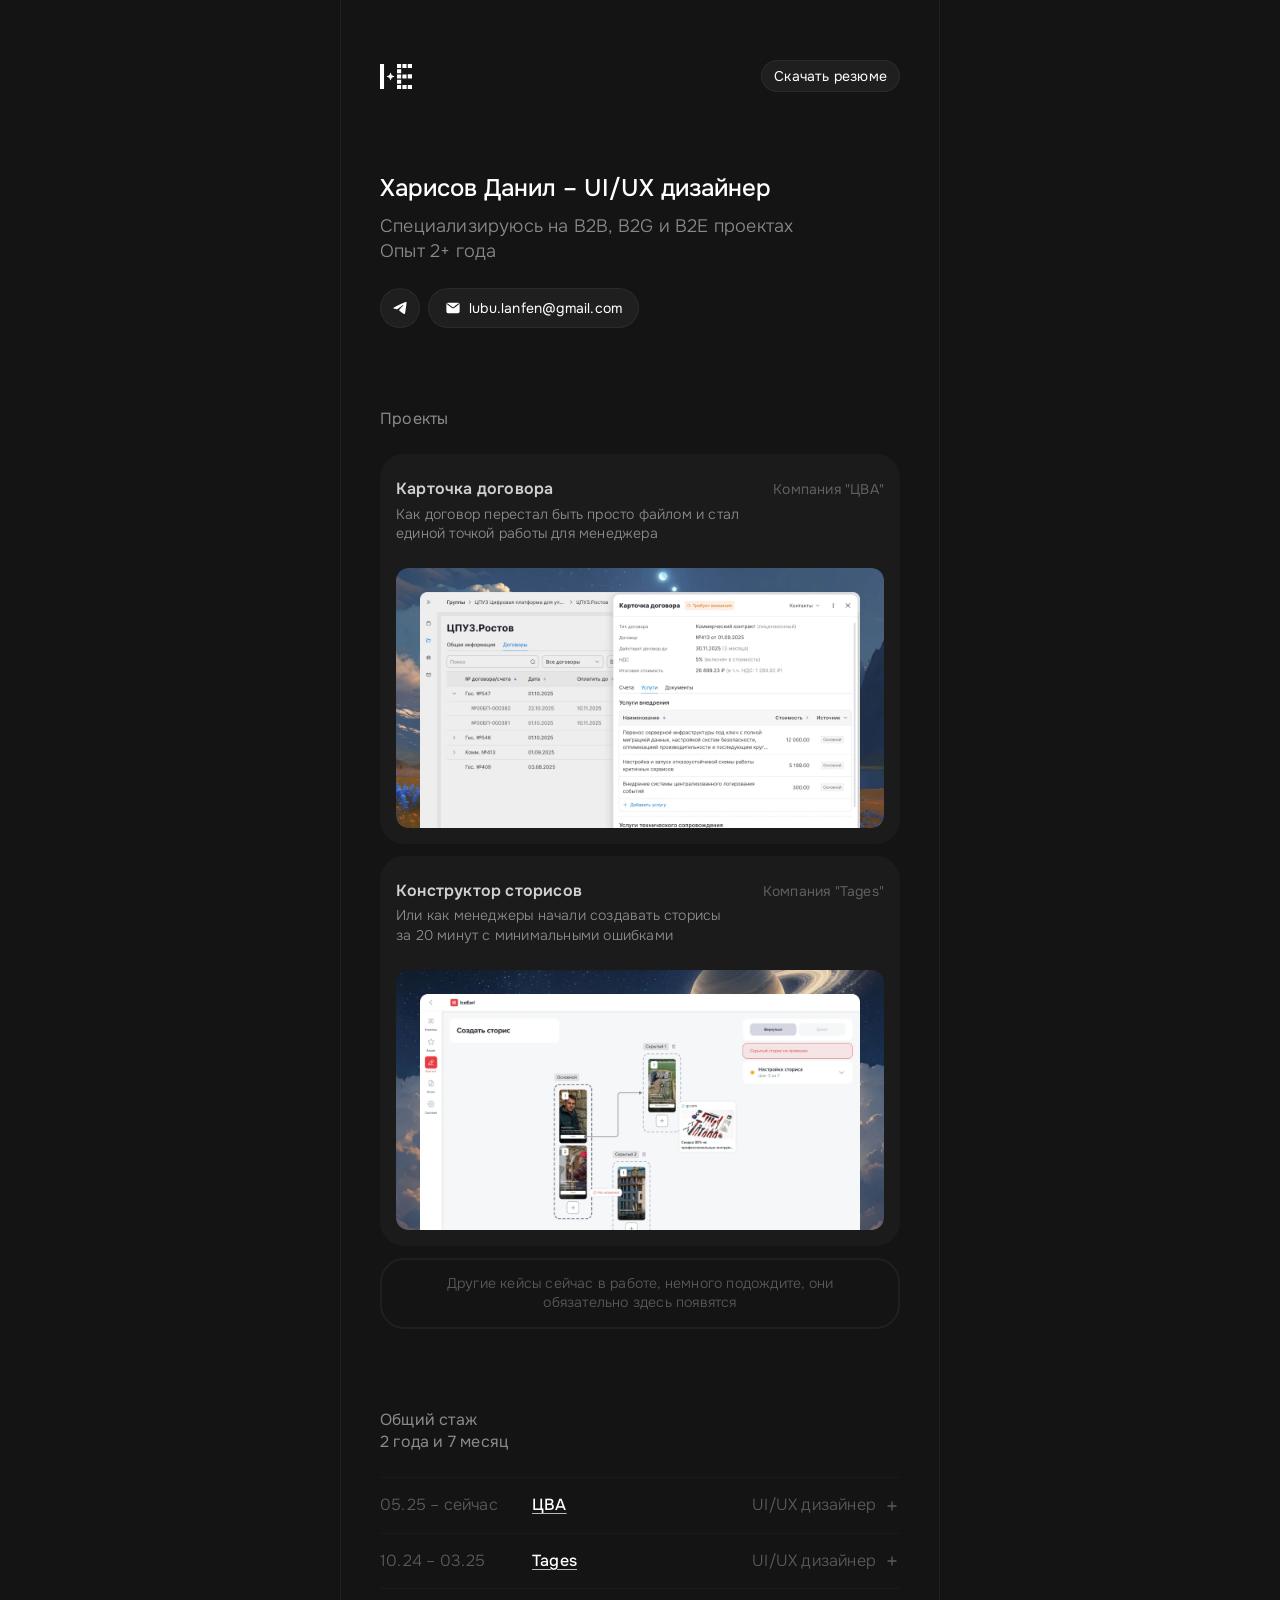
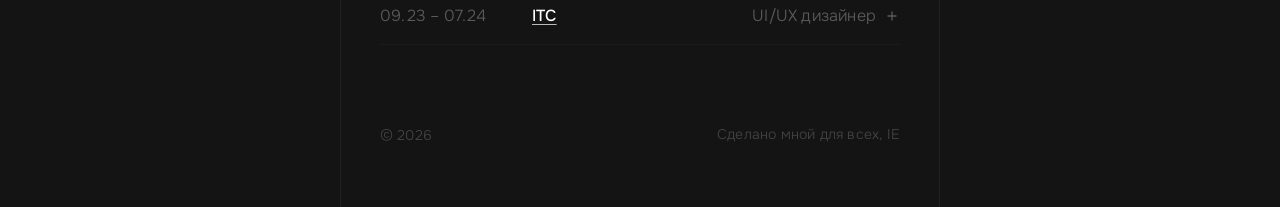
==== index.html @ 88acbb62 "v.1.2" ====
<!doctype html>
<html lang="ru">
  <head>
    <meta charset="UTF-8" />
    <meta name="viewport" content="width=device-width, initial-scale=1.0" />
    <meta name="description" content="Портфолио UI/UX-дизайнера Данила Харисова: B2B, B2G и B2E-продукты, кейсы и опыт работы." />
    <meta name="theme-color" content="#141414" />
    <title>UI/UXarisov</title>
    <link rel="icon" href="src/icons/favicon16.svg" type="image/svg+xml" />
    <link rel="preconnect" href="https://fonts.googleapis.com" />
    <link rel="preconnect" href="https://fonts.gstatic.com" crossorigin />
    <link
      href="https://fonts.googleapis.com/css2?family=Onest:wght@300;400;500;600;700&display=swap"
      rel="stylesheet"
    />
    <link rel="stylesheet" href="styles.css" />
    <link rel="prefetch" href="./story-builder.html" />
    <link rel="prefetch" href="./agreement-card.html" />
    <script src="components.js" defer></script>
    <script src="script.js" defer></script>
  </head>
  <body class="page">
    <main class="main">
      <header class="header anim-load anim-delay-1">
        <div class="logo-wrapper">
          <img src="./src/icons/logo.svg" alt="" width="32" height="25" />
        </div>
        <button
          class="back-button back-button--cv"
          id="save-file-button"
          type="button"
          data-download-url="./src/files/cv-kharisov.pdf"
          data-download-name="cv-kharisov.pdf"
          aria-label="CV"
        >
          <span class="back-button-text cv-text">Скачать резюме</span>
        </button>
      </header>
      
      <section class="home anim-load anim-delay-2">
        <h1 class="home__title">Харисов Данил – UI/UX дизайнер</h1>
        <div class="home__subtitle">
          Специализируюсь на B2B, B2G и B2E проектах<br />Опыт 2+ года
        </div>
        <div class="home__contacts">
          <a
            class="contact-button contact-button--icon"
            href="https://t.me/Evillazy"
            target="_blank"
            rel="noopener noreferrer"
            aria-label="Telegram"
          >
            <img src="src/icons/tg.svg" alt="" width="16" height="16" />
          </a>
          <button
            id="copy-email"
            type="button"
            class="contact-button"
            title="Скопировать email"
            aria-label="Скопировать lubu.lanfen@gmail.com в буфер обмена"
          >
            <span class="link-button-icon">
              <img src="src/icons/mail.svg" alt="" width="16" height="16" />
            </span>
            <span class="link-button-text">lubu.lanfen@gmail.com</span>
          </button>
        </div>
      </section>

      <section class="projects anim-load anim-delay-3">
        <h2 class="projects__title">Проекты</h2>
        <div class="projects__list">

          <a href="./agreement-card.html" class="project-card">
            <div class="project-card__header">
              <div class="project-card__content">
                <h3 class="project-card__title">Карточка договора</h3>
                <div class="project-card__subtitle">Как договор перестал быть просто файлом и стал единой точкой работы для менеджера</div>
              </div>
              <div class="project-card__tag">Компания "ЦВА"</div>
            </div>
            <div class="project-card__image" style="background-image: url('./src/img/d-preview.webp');"></div>
          </a>

          <a href="./story-builder.html" class="project-card">
            <div class="project-card__header">
              <div class="project-card__content">
                <h3 class="project-card__title">Конструктор сторисов</h3>
                <div class="project-card__subtitle">Или как менеджеры начали создавать сторисы за 20 минут с минимальными ошибками</div>
              </div>
              <div class="project-card__tag">Компания "Tages"</div>
            </div>
            <div class="project-card__image" style="background-image: url('./src/img/s-preview.webp');"></div>
          </a>

          <div class="project-card project-card--more">
            <div class="project-card__more-text">Другие кейсы сейчас в работе, немного подождите, они обязательно здесь появятся</div>
          </div>
        </div>
      </section>

      <svg class="svg-sprite" aria-hidden="true" focusable="false">
        <symbol id="icon-work-list-toggle" viewBox="0 0 16 16" fill="none">
          <path
            d="M4 8H8M8 8H12M8 8V12M8 8V4"
            stroke="currentColor"
            stroke-width="1.33333"
            stroke-linecap="round"
            stroke-linejoin="round"
          />
        </symbol>
      </svg>

      <section class="work-list anim-load anim-delay-4">
        <div class="work-list__title">
          <h2 class="work-list__title-text">
            Общий стаж<br />2 года и 7 месяц
          </h2>
        </div>
        <div class="work-list__item" data-collapsed="true">
          <div class="work-list__item-header">
            <div class="work-list__left-side">
              <div class="work-list__date">05.25 – сейчас</div>
              <a
                class="work-list__company work-list__company-link"
                href="https://digitalva.org/about"
                target="_blank"
                rel="noopener noreferrer"
                referrerpolicy="no-referrer"
                >ЦВА</a
              >
            </div>
            <div class="work-list__action">
              <div class="work-list__position">
                UI/UX <span class="work-list__position-suffix">дизайнер</span>
              </div>
              <button
                class="work-list__toggle"
                type="button"
                aria-label="Развернуть/свернуть"
              >
                <svg width="16" height="16" aria-hidden="true">
                  <use href="#icon-work-list-toggle" />
                </svg>
              </button>
            </div>
          </div>
          <div class="work-list__item-content">
            <div class="work-list__description">
              <div class="work-list__description-item">- проектирование B2B-интерфейсов для систем виртуализации, мониторинга и внутренних сервисов B2E;</div>
              <div class="work-list__description-item">- анализ метрик ATHT, FRT и ASAT;</div>
              <div class="work-list__description-item">- переработка интерфейса мониторинговой системы на базе Zabbix. Решение прошло проверку Минцифры и вошло в лицензированный отечественный продукт;</div>
              <div class="work-list__description-item">- проектирование концепта единой точки работы с договором и связанными сущностями в портале с интеграцией 1С;</div>
              <div class="work-list__description-item">- проведение исследования конкурентнов, интервью для поиска феноменов и инсайтов;</div>
              <div class="work-list__description-item">- организация и проведение A/B-тестирования гипотез по оптимизации интерфейса и функционала платформы, что позволило дополнительно привлечь новых клиентов;</div>
              <div class="work-list__description-item">- сократил цикл согласования договоров на 40%, а также снизил количество ошибок ввода данных на 17%;</div>
              <div class="work-list__description-item">- собирал data model для дальнейшей передачи в разработку;</div>
              <div class="work-list__description-item">- проверял решения на прототипах и дорабатывал их итеративно на основе обратной связи пользователей</div>
            </div>
          </div>
        </div>
        <div class="work-list__item" data-collapsed="true">
          <div class="work-list__item-header">
            <div class="work-list__left-side">
              <div class="work-list__date">10.24 – 03.25</div>
              <a
                class="work-list__company work-list__company-link"
                href="https://tages.ru/"
                target="_blank"
                rel="noopener noreferrer"
                referrerpolicy="no-referrer"
                >Tages</a
              >
            </div>
            <div class="work-list__action">
              <div class="work-list__position">
                UI/UX <span class="work-list__position-suffix">дизайнер</span>
              </div>
              <button
                class="work-list__toggle"
                type="button"
                aria-label="Развернуть/свернуть"
              >
                <svg width="16" height="16" aria-hidden="true">
                  <use href="#icon-work-list-toggle" />
                </svg>
              </button>
            </div>
          </div>
          <div class="work-list__item-content">
            <div class="work-list__description">
              <div class="work-list__description-item">- проектировал B2B-интерфейсы для мобильного приложения закупок и web-конструктора сторисов;</div>
              <div class="work-list__description-item">- проводил юзабилити-тестирование и конкурентный анализ, описывал job story, сценарии и приоритизировал гипотезы по ICE;</div>
              <div class="work-list__description-item">- проектировал глобальный вид сценария для сторисов с вложенными переходами;</div>
              <div class="work-list__description-item">- после внедрения среднее время выполнения сложного сценария сократилось с 25 минут до 20:16;</div>
              <div class="work-list__description-item">- доля ошибочных линковок и кнопок без перехода снизилась с 15% до 2%;</div>
              <div class="work-list__description-item">- результаты подтверждены серией из 7 итераций тестирования с 2 менеджерами</div>
            </div>
          </div>
        </div>
        <div class="work-list__item" data-collapsed="true">
          <div class="work-list__item-header">
            <div class="work-list__left-side">
              <div class="work-list__date">09.23 – 07.24</div>
              <a
                class="work-list__company work-list__company-link"
                href="https://itcodegroup.ru/about"
                target="_blank"
                rel="noopener noreferrer"
                referrerpolicy="no-referrer"
                >ITC</a
              >
            </div>
            <div class="work-list__action">
              <div class="work-list__position">
                UI/UX <span class="work-list__position-suffix">дизайнер</span>
              </div>
              <button
                class="work-list__toggle"
                type="button"
                aria-label="Развернуть/свернуть"
              >
                <svg width="16" height="16" aria-hidden="true">
                  <use href="#icon-work-list-toggle" />
                </svg>
              </button>
            </div>
          </div>
          <div class="work-list__item-content">
            <div class="work-list__description">
              <div class="work-list__description-item">- развивал UI-kit и переводил интерфейсы на компонентный подход;</div>
              <div class="work-list__description-item">- работал с Element+ и готовил интерфейсы под технические ограничения;</div>
              <div class="work-list__description-item">- участвовал в B2G-проектах «103» и «112», а также подготовил интерфейс Proxmox для DevOps-отдела;</div>
              <div class="work-list__description-item">- выстроил взаимодействие с фронтенд-командой через user-flow и сценарии</div>
            </div>
          </div>
        </div>
      </section>

      <footer class="footer anim-load anim-delay-5" data-component="site-footer"></footer>
    </main>
  </body>
</html>
---- styles.css ----
*,
*::before,
*::after {
  margin: 0;
  padding: 0;
  box-sizing: border-box;
}

:root {
  --ease-smooth: cubic-bezier(0.22, 1, 0.36, 1);
  --ease-balanced: cubic-bezier(0.65, 0, 0.35, 1);
}

html,
body {
  width: 100%;
  min-height: 100%;
  overflow-x: hidden;
  font-family: 'Onest', system-ui, -apple-system, BlinkMacSystemFont, 'Segoe UI', sans-serif;
  background: #141414;
  color: #ffffff;
}

.svg-sprite {
  position: absolute;
  width: 0;
  height: 0;
  overflow: hidden;
}

.page {
  min-height: 100vh;
  display: flex;
  flex-direction: column;
  align-items: center;
}

.main {
  width: 600px;
  max-width: 100%;
  padding: 60px 0;
  margin: 0 auto;
  display: flex;
  flex-direction: column;
  gap: 80px;
  box-shadow:
    inset 1px 0 0 rgba(255, 255, 255, 0.05),
    inset -1px 0 0 rgba(255, 255, 255, 0.05);
}

.header {
  width: 100%;
  height: 32px;
  padding: 0 40px;
  display: flex;
  justify-content: space-between;
  align-items: center;
}

.logo-wrapper {
  display: flex;
  align-items: center;
}

.home {
  align-self: stretch;
  padding-inline: 40px;
  display: flex;
  flex-direction: column;
  justify-content: flex-start;
  align-items: flex-start;
  gap: 8px;
}

.home__title {
  align-self: stretch;
  color: #ffffff;
  font-size: 24px;
  font-weight: 500;
  line-height: 1.4;
  word-wrap: break-word;
}

.home__subtitle {
  align-self: stretch;
  color: rgba(255, 255, 255, 0.5);
  font-size: 18px;
  font-weight: 300;
  line-height: 1.4;
  letter-spacing: 0.2px;
  word-wrap: break-word;
}

.home__contacts {
  align-self: stretch;
  padding-top: 16px;
  display: inline-flex;
  flex-wrap: wrap;
  align-items: flex-start;
  gap: 8px;
}

.contact-button,
.back-button {
  display: inline-flex;
  align-items: center;
  background: rgba(255, 255, 255, 0.05);
  border: 1px solid rgba(255, 255, 255, 0.05);
  border-radius: 100px;
  appearance: none;
  -webkit-appearance: none;
  font: inherit;
  color: inherit;
  text-decoration: none;
  cursor: pointer;
  transition: background-color 0.4s var(--ease-smooth);
}

.contact-button:hover,
.back-button:hover {
  background: rgba(255, 255, 255, 0.1);
}

.contact-button:active,
.back-button:active {
  background: rgba(255, 255, 255, 0.2);
}

.contact-button:focus-visible,
.back-button:focus-visible {
  outline: 2px solid rgba(255, 255, 255, 0.5);
  outline-offset: 2px;
}

.contact-button {
  height: 40px;
  justify-content: center;
  gap: 8px;
  padding: 0 16px;
}

.contact-button--icon {
  width: 40px;
  height: 40px;
  padding: 0 1px 0 0;
  border-radius: 50%;
}

.contact-button--icon img {
  width: 16px;
  height: 16px;
  display: block;
}

.contact-button .link-button-icon {
  width: 16px;
  height: 16px;
  display: flex;
  align-items: center;
  justify-content: center;
  flex-shrink: 0;
}

.projects {
  align-self: stretch;
  padding-inline: 40px;
  display: flex;
  flex-direction: column;
  gap: 24px;
}

.projects__title {
  color: rgba(255, 255, 255, 0.5);
  font-size: 16px;
  font-weight: 400;
  line-height: 1.4;
  letter-spacing: 0.2px;
}

.projects__list {
  display: flex;
  flex-direction: column;
  gap: 12px;
}

.project-card {
  display: flex;
  flex-direction: column;
  gap: 16px;
  padding: 16px;
  background: rgba(255, 255, 255, 0.03);
  border-radius: 24px;
  text-decoration: none;
  color: inherit;
  transition:
    background-color 0.5s var(--ease-smooth),
    transform 0.5s var(--ease-smooth);
}

.project-card:not(.project-card--more):hover {
  background: rgba(255, 255, 255, 0.05);
  transform: translateY(-2px);
}

.project-card:not(.project-card--more):active {
  background: rgba(255, 255, 255, 0.07);
  transform: translateY(0) scale(0.995);
}

.project-card:focus-visible {
  outline: 2px solid rgba(255, 255, 255, 0.35);
  outline-offset: 2px;
}

.project-card__header {
  display: flex;
  align-items: baseline;
  gap: 12px;
  padding-top: 8px;
  padding-bottom: 8px;
}

.project-card__content {
  flex: 1 1 0;
  display: flex;
  flex-direction: column;
  gap: 4px;
  min-width: 0;
}

.project-card__title {
  color: rgba(255, 255, 255, 0.8);
  font-size: 16px;
  font-weight: 600;
  line-height: 1.4;
  letter-spacing: 0.2px;
}

.project-card__subtitle {
  color: rgba(255, 255, 255, 0.5);
  font-size: 14px;
  font-weight: 300;
  line-height: 1.4;
  letter-spacing: 0.2px;
}

.project-card__tag {
  color: rgba(255, 255, 255, 0.3);
  font-size: 14px;
  font-weight: 400;
  line-height: 1.4;
  letter-spacing: 0.2px;
  white-space: nowrap;
  flex-shrink: 0;
}

.project-card__image {
  width: 100%;
  aspect-ratio: 122 / 65;
  background-position: center;
  background-repeat: no-repeat;
  background-size: cover;
  border-radius: 12px;
  transition: transform 0.65s var(--ease-smooth);
}

.project-card:not(.project-card--more):hover .project-card__image {
  transform: scale(1.012);
}

.project-card--more {
  padding: 16px 40px;
  background: transparent;
  outline: 2px solid rgba(255, 255, 255, 0.05);
  outline-offset: -2px;
  align-items: center;
  text-align: center;
}

.project-card__more-text {
  color: rgba(255, 255, 255, 0.3);
  font-size: 14px;
  font-weight: 300;
  line-height: 1.4;
  letter-spacing: 0.2px;
}

.work-list {
  align-self: stretch;
  padding: 0 40px;
  display: flex;
  flex-direction: column;
}

.work-list__title {
  align-self: stretch;
  padding: 0 0 24px 0;
  display: flex;
  justify-content: center;
  align-items: center;
  gap: 8px;
  letter-spacing: 0.2px;
  line-height: 1.4;
  font-size: 18px;
  font-weight: 300;
}

.work-list__title-text {
  flex: 1 1 0;
  color: rgba(255, 255, 255, 0.5);
  font-size: 16px;
  font-weight: 400;
  line-height: 1.4;
}

.work-list__item {
  align-self: stretch;
  padding: 16px 0;
  display: flex;
  flex-direction: column;
  border-top: 1px solid rgba(255, 255, 255, 0.03);
  transition:
    background-color 0.5s var(--ease-smooth),
    border-color 0.5s var(--ease-smooth);
}

.work-list__item:last-child {
  border-bottom: 1px solid rgba(255, 255, 255, 0.03);
}

.work-list__item-header {
  align-self: stretch;
  display: flex;
  justify-content: flex-start;
  align-items: flex-start;
  gap: 24px;
  cursor: pointer;
  -webkit-tap-highlight-color: transparent;
  touch-action: manipulation;
}

.work-list__left-side {
  flex: 1 1 0;
  display: flex;
  justify-content: flex-start;
  align-items: flex-start;
  gap: 12px;
}

.work-list__date {
  width: 140px;
  color: rgba(255, 255, 255, 0.3);
  font-size: 16px;
  font-weight: 300;
  letter-spacing: 0.2px;
  line-height: 1.4;
  transition: color 0.5s var(--ease-smooth);
}

.work-list__company {
  color: #ffffff;
  font-size: 16px;
  font-weight: 500;
  letter-spacing: 0.2px;
  line-height: 1.4;
  text-decoration: underline;
  text-decoration-color: rgba(255, 255, 255, 0.7);
  text-decoration-thickness: 1px;
  text-underline-offset: 3px;
}

.work-list__company-link {
  flex: none;
  display: inline-block;
  align-self: flex-start;
  width: auto;
  max-width: none;
  transition:
    color 0.5s var(--ease-smooth),
    text-decoration-color 0.5s var(--ease-smooth);
}

.work-list__company-link:hover {
  color: rgba(255, 255, 255, 0.8);
  text-decoration-color: rgba(255, 255, 255, 0.8);
}

.work-list__company-link:focus-visible {
  outline: 2px solid rgba(255, 255, 255, 0.3);
  outline-offset: 4px;
  border-radius: 4px;
}

.work-list__action {
  display: flex;
  justify-content: flex-start;
  align-items: center;
  gap: 8px;
}

.work-list__position {
  color: rgba(255, 255, 255, 0.3);
  font-size: 16px;
  line-height: 1.4;
  font-weight: 300;
  letter-spacing: 0.2px;
  transition: color 0.5s var(--ease-smooth);
}

.work-list__position-suffix {
  display: inline;
}

.work-list__toggle {
  display: flex;
  align-items: center;
  justify-content: center;
  width: 16px;
  height: 16px;
  padding: 0;
  border: none;
  background: transparent;
  cursor: pointer;
  transition: transform 0.65s var(--ease-balanced);
  -webkit-tap-highlight-color: transparent;
}

.work-list__toggle svg {
  display: block;
  width: 100%;
  height: 100%;
  color: rgba(255, 255, 255, 0.3);
  transition: color 0.5s var(--ease-smooth);
}

.work-list__item.expanded .work-list__toggle {
  transform: rotate(45deg);
}

.work-list__item-content {
  align-self: stretch;
  display: grid;
  grid-template-rows: 0fr;
  opacity: 0;
  padding-top: 0;
  transition:
    grid-template-rows 0.65s var(--ease-balanced),
    padding-top 0.65s var(--ease-balanced),
    opacity 0.5s var(--ease-balanced);
}

.work-list__item-content > * {
  overflow: hidden;
}

.work-list__item.expanded .work-list__item-content {
  grid-template-rows: 1fr;
  opacity: 1;
  padding-top: 24px;
}

.work-list__description {
  margin: 0;
  display: flex;
  flex-direction: column;
  gap: 12px;
  color: rgba(255, 255, 255, 0.5);
  font-size: 16px;
  line-height: 1.4;
  letter-spacing: 0.2px;
  font-weight: 300;
}

.back-button {
  height: 32px;
  padding: 1px 12px 0 8px;
  justify-content: flex-start;
  gap: 4px;
}

.link-button-text,
.back-button-text {
  color: #ffffff;
  font-size: 14px;
  font-weight: 400;
  line-height: 1.4;
  letter-spacing: 0.2px;
  white-space: nowrap;
}

.link-button-text {
  padding-top: 1px;
  transition:
    opacity 0.42s var(--ease-smooth),
    transform 0.42s var(--ease-smooth);
}

.link-button-icon {
  width: 16px;
  height: 16px;
  display: flex;
}

.link-button-icon img {
  width: 100%;
  height: 100%;
  transition:
    opacity 0.42s var(--ease-smooth),
    transform 0.42s var(--ease-smooth);
  opacity: 1;
  transform: translateX(0) scale(1);
}

.footer {
  align-self: stretch;
  padding: 0 40px;
  display: inline-flex;
  justify-content: space-between;
  align-items: flex-start;
}

.footer__year {
  display: flex;
  justify-content: flex-start;
  align-items: center;
  gap: 4px;
}

.footer__year-sign,
.footer__year-value,
.footer__note {
  color: rgba(255, 255, 255, 0.2);
  font-size: 14px;
  font-weight: 300;
  line-height: 1.4;
  letter-spacing: 0.2px;
  word-wrap: break-word;
}

.footer__year-sign {
  padding-bottom: 3px;
}

.slide-out-right {
  opacity: 0;
  transform: translateX(8px);
}

.slide-in-left {
  animation: slideInLeft 0.42s var(--ease-smooth) forwards;
}

.zoom-out {
  opacity: 0;
  transform: scale(0.7);
}

.zoom-in {
  opacity: 1;
  transform: scale(1);
}

.link-button-icon img.zoom-out {
  animation: zoomOut 0.42s var(--ease-smooth) forwards;
}

.link-button-icon img.zoom-in {
  animation: zoomIn 0.42s var(--ease-smooth) forwards;
}

@keyframes slideInLeft {
  from {
    opacity: 0;
    transform: translateX(-8px);
  }
  to {
    opacity: 1;
    transform: translateX(0);
  }
}

@keyframes zoomOut {
  from {
    opacity: 1;
    transform: scale(1);
  }
  to {
    opacity: 0;
    transform: scale(0.7);
  }
}

@keyframes zoomIn {
  from {
    opacity: 0;
    transform: scale(0.7);
  }
  to {
    opacity: 1;
    transform: scale(1);
  }
}

@keyframes fadeInUp {
  from {
    opacity: 0;
    transform: translateY(40px);
  }
  to {
    opacity: 1;
    transform: translateY(0);
  }
}

.anim-load {
  opacity: 0;
  animation-name: fadeInUp;
  animation-duration: 0.7s;
  animation-timing-function: var(--ease-smooth);
  animation-fill-mode: forwards;
}

.anim-delay-1 { animation-delay: 0.05s; }
.anim-delay-2 { animation-delay: 0.1s; }
.anim-delay-3 { animation-delay: 0.15s; }
.anim-delay-4 { animation-delay: 0.2s; }
.anim-delay-5 { animation-delay: 0.25s; }
.anim-delay-6 { animation-delay: 0.3s; }
.anim-delay-7 { animation-delay: 0.35s; }

body.no-anim .anim-load {
  animation: none !important;
  opacity: 1 !important;
  transform: none !important;
}

.case-study .main {
  gap: 40px;
}

.anchor-top,
.anchor-section {
  scroll-margin-top: 96px;
}

.page-anchor {
  position: fixed;
  top: 177px;
  left: calc(50% + 340px);
  display: flex;
  justify-content: flex-start;
  align-items: flex-start;
  z-index: 90;
}

.page-anchor__list {
  width: 100px;
  display: flex;
  flex-direction: column;
  align-items: flex-start;
  gap: 7px;
  list-style: none;
  position: relative;
}

.page-anchor__list-item {
  width: 100%;
}

.page-anchor__line,
.page-anchor__active-line {
  position: absolute;
  top: 0;
  left: 0;
  width: 2px;
  border-radius: 999px;
  pointer-events: none;
}

.page-anchor__line {
  height: 100%;
  background: rgba(255, 255, 255, 0.1);
}

.page-anchor__active-line {
  height: 22px;
  background: #ffffff;
  transition: transform 0.2s ease, height 0.2s ease;
}

.page-anchor__item {
  width: 100%;
  min-height: 20px;
  padding-left: 16px;
  display: inline-flex;
  justify-content: flex-start;
  align-items: flex-start;
  color: rgba(255, 255, 255, 0.5);
  font-size: 14px;
  font-weight: 400;
  line-height: 1.4;
  letter-spacing: 0.2px;
  text-decoration: none;
  word-wrap: break-word;
  transition: color 0.2s ease;
}

.page-anchor__item:hover {
  color: rgba(255, 255, 255, 0.8);
}

.page-anchor__item:focus-visible {
  outline: 2px solid rgba(255, 255, 255, 0.25);
  outline-offset: 4px;
  border-radius: 4px;
}

.page-anchor__item--active {
  color: #ffffff;
}

.back-button--cv {
  padding-left: 12px;
}

.back-button-icon {
  width: 12px;
  height: 12px;
  display: flex;
  justify-content: center;
  align-items: center;
}

.back-button-icon img {
  padding: 0 0 1px 0;
  display: block;
  transition: filter 0.2s ease;
}

.story-content {
  align-self: stretch;
  padding: 40px 40px 0 40px;
  display: flex;
  flex-direction: column;
  gap: 8px;
}

.story-content__title {
  align-self: stretch;
  color: #ffffff;
  font-size: 24px;
  font-weight: 500;
  line-height: 1.4;
  word-wrap: break-word;
  letter-spacing: 0.2px;
}

.story-section__title {
  align-self: stretch;
  color: #ffffff;
  font-size: 20px;
  font-weight: 500;
  line-height: 1.4;
  word-wrap: break-word;
  letter-spacing: 0.2px;
}

.story-content__description,
.story-section__description {
  align-self: stretch;
  color: rgba(255, 255, 255, 0.5);
  font-size: 16px;
  font-weight: 300;
  line-height: 1.4;
  word-wrap: break-word;
  letter-spacing: 0.2px;
}

.before-after {
  position: relative;
  align-self: stretch;
  display: inline-flex;
  flex-direction: column;
  align-items: center;
  gap: 40px;
}

.image-block {
  align-self: stretch;
  padding-inline: 40px;
  padding-bottom: 8px;
  display: inline-flex;
  flex-direction: column;
  justify-content: flex-start;
  align-items: flex-start;
  gap: 8px;
  cursor: zoom-in;
}

.image-block--tagged {
  gap: 12px;
  padding-bottom: 0;
}

.image-block__tag {
  height: 22px;
  padding: 0 8px 1px;
  border-radius: 6px;
  outline: 1px solid rgba(255, 255, 255, 0.2);
  outline-offset: -1px;
  display: inline-flex;
  justify-content: center;
  align-items: center;
  color: #ffffff;
  font-size: 14px;
  font-weight: 400;
  line-height: 1.4;
  letter-spacing: 0.2px;
  word-wrap: break-word;
}

.image-block:last-child {
  padding-bottom: 0px;
}

.image-block__container {
  align-self: stretch;
  position: relative;
  border-radius: 8px;
  overflow: hidden;
}

.image-block__image,
.image-block__video {
  display: block;
  width: 100%;
  height: auto;
  border-radius: 8px;
}

.image-block__video {
  background: #000000;
}

.image-block__caption {
  align-self: stretch;
  text-align: center;
  letter-spacing: 0.2px;
  color: rgba(255, 255, 255, 0.5);
  font-size: 14px;
  font-weight: 400;
  line-height: 1.4;
  word-wrap: break-word;
}

.preview-block {
  align-self: stretch;
  padding-inline: 40px;
  display: inline-flex;
  flex-direction: column;
  justify-content: flex-start;
  align-items: center;
  gap: 8px;
  cursor: zoom-in;
}

.preview-block__image {
  width: 520px;
  height: auto;
  max-width: 100%;
  display: block;
}

.image-block[role="button"]:focus-visible,
.preview-block[role="button"]:focus-visible {
  outline: 2px solid rgba(255, 255, 255, 0.5);
  outline-offset: -2px;
}

.image-modal {
  position: fixed;
  inset: 0;
  padding: 40px;
  display: flex;
  align-items: center;
  justify-content: center;
  opacity: 0;
  visibility: hidden;
  pointer-events: none;
  transition: opacity 0.2s ease, visibility 0s linear 0.2s;
  z-index: 999;
  isolation: isolate;
}

.image-modal.is-active {
  opacity: 1;
  visibility: visible;
  pointer-events: auto;
  overflow: hidden;
  transition: opacity 0.2s ease;
}

.image-modal__overlay {
  position: absolute;
  inset: 0;
  z-index: 0;
  background: rgba(0, 0, 0, 0.6);
  backdrop-filter: blur(10px);
}

.image-modal__close {
  position: fixed;
  top: 16px;
  right: 16px;
  left: auto;
  z-index: 100;
  min-width: 44px;
  min-height: 44px;
  padding: 10px;
  display: inline-flex;
  justify-content: center;
  align-items: center;
  gap: 4px;
  color: #ffffff;
  background: rgba(255, 255, 255, 0);
  border: 0;
  border-radius: 100px;
  cursor: pointer;
  opacity: 0;
  visibility: hidden;
  pointer-events: none;
  touch-action: manipulation;
  -webkit-tap-highlight-color: transparent;
  transition: opacity 0.15s ease, visibility 0s linear 0.15s, color 0.2s ease;
}

.image-modal__close.is-ready {
  opacity: 1;
  visibility: visible;
  pointer-events: auto;
  transition: opacity 0.15s ease, visibility 0s linear 0s, color 0.2s ease;
}

.image-modal__close--dark {
  color: #141414;
}

.image-modal__close svg {
  display: block;
  pointer-events: none;
}

.image-modal__image {
  position: relative;
  z-index: 1;
  margin: 0;
  padding: 0;
  height: auto;
  width: auto;
  max-width: calc(100vw - 112px);
  max-height: calc(100vh - 80px);
  object-fit: contain;
  background: transparent;
  border-radius: 0;
  box-shadow: none;
}

.image-modal__video {
  display: none;
  position: relative;
  z-index: 1;
  margin: 0;
  padding: 0;
  width: auto;
  max-width: calc(100vw - 112px);
  max-height: calc(100vh - 80px);
  background: #000000;
}

.image-modal--image .image-modal__image {
  display: block;
}

.image-modal--video .image-modal__image {
  display: none;
}

.image-modal--video .image-modal__video {
  display: block;
}

html.image-modal-open,
body.image-modal-open {
  overflow: hidden;
}

body.image-modal-open .main {
  filter: blur(10px);
  pointer-events: none;
}

body.image-modal-open .scroll-to-top {
  opacity: 0 !important;
  visibility: hidden !important;
  pointer-events: none !important;
}

body.image-modal-open .page-anchor {
  opacity: 0 !important;
  visibility: hidden !important;
  pointer-events: none !important;
}

body.image-modal-open {
  touch-action: none;
}

.story-section {
  align-self: stretch;
  padding: 0 40px;
  display: flex;
  flex-direction: column;
  justify-content: flex-start;
  align-items: flex-start;
  gap: 16px;
}

.white-selection {
  color: #ffffff;
}

.job-stories-list {
  align-self: stretch;
  padding-inline: 40px;
  display: inline-flex;
  flex-direction: column;
  justify-content: flex-start;
  align-items: flex-start;
  gap: 8px;
}

.job-stories-list__item {
  align-self: stretch;
  padding: 16px 20px;
  display: inline-flex;
  justify-content: center;
  align-items: center;
  gap: 8px;
  background: rgba(255, 255, 255, 0.1);
  border-radius: 16px;
  overflow: hidden;
}

.job-stories-list__text {
  flex: 1 1 0;
  color: rgba(255, 255, 255, 0.5);
  font-size: 16px;
  font-weight: 400;
  line-height: 1.4;
  letter-spacing: 0.2px;
  word-wrap: break-word;
}

.job-stories-list__caption {
  align-self: stretch;
  text-align: center;
  color: rgba(255, 255, 255, 0.5);
  font-size: 14px;
  font-weight: 400;
  line-height: 1.4;
  letter-spacing: 0.2px;
  word-wrap: break-word;
}

.action-block .scroll-to-top {
  border: none;
  opacity: 0;
  visibility: hidden;
  backdrop-filter: blur(16px);
  -webkit-backdrop-filter: blur(16px);
  mix-blend-mode: difference;
  transition: opacity 0.3s ease, visibility 0s linear 0.3s;
}

.action-block .scroll-to-top.scroll-to-top--fallback {
  background: rgba(255, 255, 255, 0.05);
  outline: 1px solid rgba(255, 255, 255, 0.05);
  outline-offset: -1px;
  mix-blend-mode: normal;
  transition:
    opacity 0.3s ease,
    visibility 0s linear 0.3s,
    background 0.2s ease,
    outline-color 0.2s ease;
}

.action-block .scroll-to-top.scroll-to-top--fallback .back-button-text {
  transition: color 0.2s ease;
}

.action-block .scroll-to-top.scroll-to-top--fallback .back-button-icon img {
  transition: filter 0.2s ease;
}

.action-block .scroll-to-top.scroll-to-top--dark-foreground .back-button-text {
  color: #141414;
}

.action-block .scroll-to-top.scroll-to-top--dark-foreground .back-button-icon img {
  filter: brightness(0);
}

.action-block .scroll-to-top.scroll-to-top--dark-foreground {
  background: rgba(20, 20, 20, 0.10);
  outline-color: rgba(20, 20, 20, 0.10);
}

.action-block .scroll-to-top:not(.scroll-to-top--fallback) .back-button-icon img {
  transition: none;
}

.action-block .scroll-to-top.visible {
  opacity: 1;
  visibility: visible;
  transition: opacity 0.3s ease, visibility 0s linear 0s;
}

.action-block .scroll-to-top.scroll-to-top--fallback.visible {
  transition:
    opacity 0.3s ease,
    visibility 0s linear 0s,
    background 0.2s ease,
    outline-color 0.2s ease;
}

.action-block {
  min-height: 32px;
  align-self: stretch;
  padding: 0 40px;
  display: flex;
  align-items: center;
  position: relative;
  justify-content: space-between;
}

.scroll-to-top.fixed {
  position: fixed;
  bottom: 60px;
  z-index: 99;
}

@media (max-width: 959.98px) {
  .page-anchor {
    display: none;
  }
}

@media (max-width: 599.98px) {
  .work-list__position-suffix {
    display: none !important;
  }

  .image-modal {
    padding: 56px 16px 16px;
  }

  .image-modal__image,
  .image-modal__video {
    max-width: calc(100vw - 32px);
    max-height: calc(100vh - 72px);
  }

  .image-modal--image .image-modal__image {
    touch-action: none;
    transform-origin: center center;
    will-change: transform;
  }

  .page:not(.case-study) .header,
  .page:not(.case-study) .home,
  .page:not(.case-study) .projects,
  .page:not(.case-study) .work-list,
  .page:not(.case-study) .footer {
    padding-left: 16px;
    padding-right: 16px;
  }

  .case-study .header,
  .case-study .story-section,
  .case-study .action-block,
  .case-study .footer {
    padding-left: 16px;
    padding-right: 16px;
  }

  .case-study .story-content {
    padding: 40px 16px 0 16px;
  }

  .case-study .preview-block,
  .case-study .image-block,
  .case-study .job-stories-list {
    padding-left: 16px;
    padding-right: 16px;
  }

  .case-study .scroll-to-top.fixed {
    left: auto !important;
    right: 16px !important;
  }
}

@media (hover: hover) {
  .work-list__item:hover {
    border-color: rgba(255, 255, 255, 0.1);
  }

  .work-list__item-header:hover .work-list__date {
    color: #ffffff;
  }

  .work-list__item-header:hover .work-list__position {
    color: #ffffff;
  }

  .work-list__item-header:hover .work-list__toggle svg,
  .work-list__item.expanded .work-list__item-header:hover .work-list__toggle svg {
    color: #ffffff;
  }
}

@media (hover: none) {
  .work-list__item-header:active .work-list__date,
  .work-list__item-header:active .work-list__position {
    color: #ffffff;
  }

  .work-list__item-header:active .work-list__toggle svg {
    color: #ffffff;
  }
}
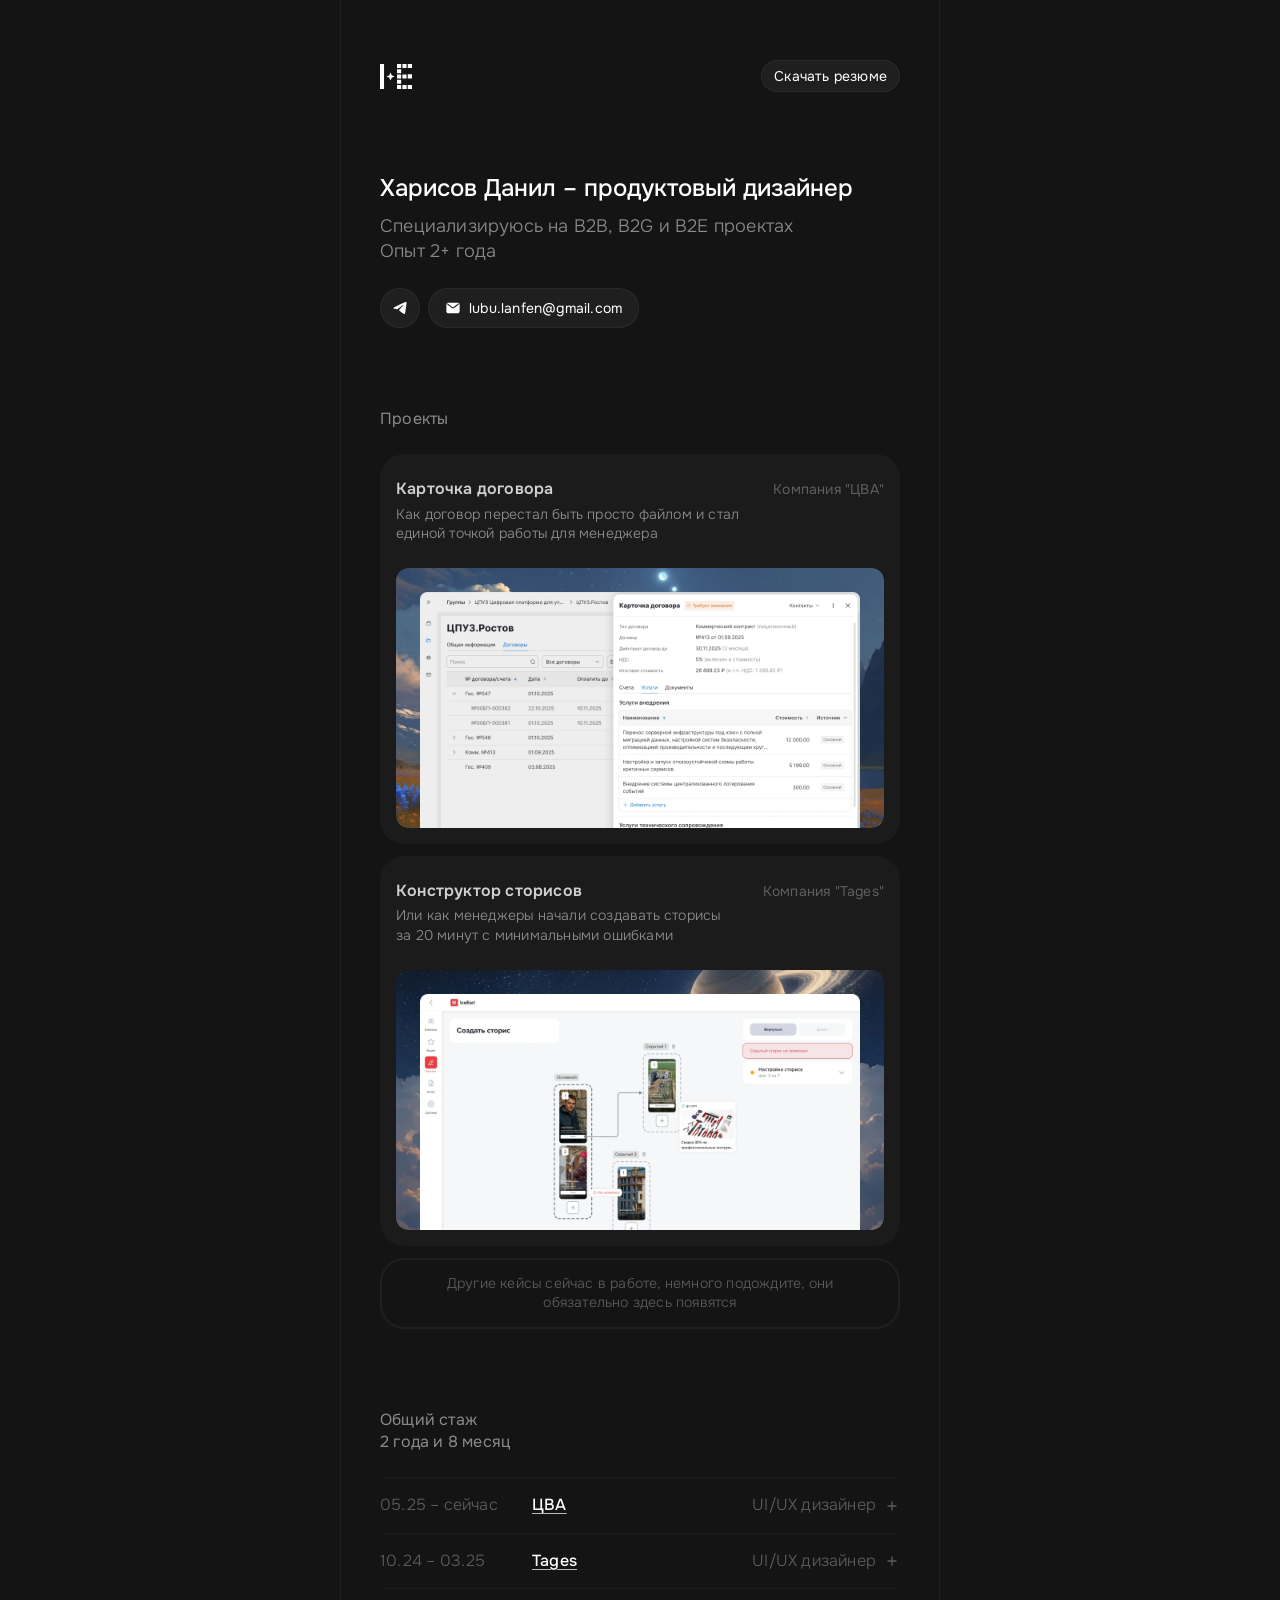
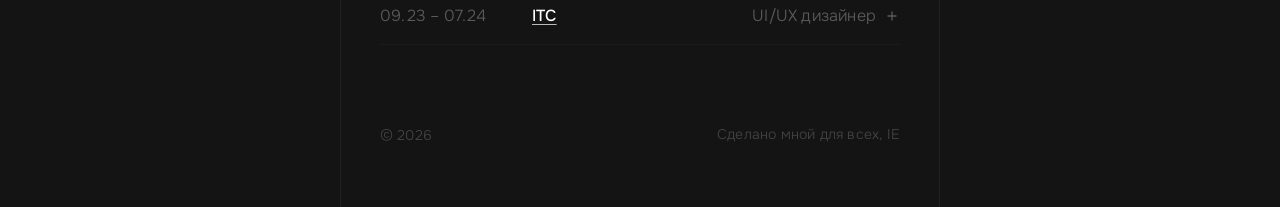
==== commit b9f60a1b: "v.1.3.2" ====
--- a/index.html
+++ b/index.html
@@ -5,7 +5,7 @@
     <meta name="viewport" content="width=device-width, initial-scale=1.0" />
     <meta name="description" content="Портфолио UI/UX-дизайнера Данила Харисова: B2B, B2G и B2E-продукты, кейсы и опыт работы." />
     <meta name="theme-color" content="#141414" />
-    <title>UI/UXarisov</title>
+    <title>Productfolio</title>
     <link rel="icon" href="src/icons/favicon16.svg" type="image/svg+xml" />
     <link rel="preconnect" href="https://fonts.googleapis.com" />
     <link rel="preconnect" href="https://fonts.gstatic.com" crossorigin />
@@ -38,7 +38,7 @@
       </header>
       
       <section class="home anim-load anim-delay-2">
-        <h1 class="home__title">Харисов Данил – UI/UX дизайнер</h1>
+        <h1 class="home__title">Харисов Данил – продуктовый дизайнер</h1>
         <div class="home__subtitle">
           Специализируюсь на B2B, B2G и B2E проектах<br />Опыт 2+ года
         </div>
@@ -114,7 +114,7 @@
       <section class="work-list anim-load anim-delay-4">
         <div class="work-list__title">
           <h2 class="work-list__title-text">
-            Общий стаж<br />2 года и 7 месяц
+            Общий стаж<br />2 года и 8 месяц
           </h2>
         </div>
         <div class="work-list__item" data-collapsed="true">
--- a/styles.css
+++ b/styles.css
@@ -192,19 +192,15 @@
   border-radius: 24px;
   text-decoration: none;
   color: inherit;
-  transition:
-    background-color 0.5s var(--ease-smooth),
-    transform 0.5s var(--ease-smooth);
+  transition: background-color 0.5s var(--ease-smooth);
 }
 
 .project-card:not(.project-card--more):hover {
   background: rgba(255, 255, 255, 0.05);
-  transform: translateY(-2px);
 }
 
 .project-card:not(.project-card--more):active {
   background: rgba(255, 255, 255, 0.07);
-  transform: translateY(0) scale(0.995);
 }
 
 .project-card:focus-visible {
@@ -268,6 +264,10 @@
   transform: scale(1.012);
 }
 
+.project-card:not(.project-card--more):active .project-card__image {
+  transform: scale(0.99);
+}
+
 .project-card--more {
   padding: 16px 40px;
   background: transparent;
@@ -319,9 +319,6 @@
   display: flex;
   flex-direction: column;
   border-top: 1px solid rgba(255, 255, 255, 0.03);
-  transition:
-    background-color 0.5s var(--ease-smooth),
-    border-color 0.5s var(--ease-smooth);
 }
 
 .work-list__item:last-child {
@@ -939,6 +936,13 @@
   visibility: visible;
   pointer-events: auto;
   transition: opacity 0.15s ease, visibility 0s linear 0s, color 0.2s ease;
+}
+
+.image-modal__close.is-closing {
+  opacity: 0;
+  visibility: hidden;
+  pointer-events: none;
+  transition: none;
 }
 
 .image-modal__close--dark {
@@ -1211,10 +1215,6 @@
 }
 
 @media (hover: hover) {
-  .work-list__item:hover {
-    border-color: rgba(255, 255, 255, 0.1);
-  }
-
   .work-list__item-header:hover .work-list__date {
     color: #ffffff;
   }
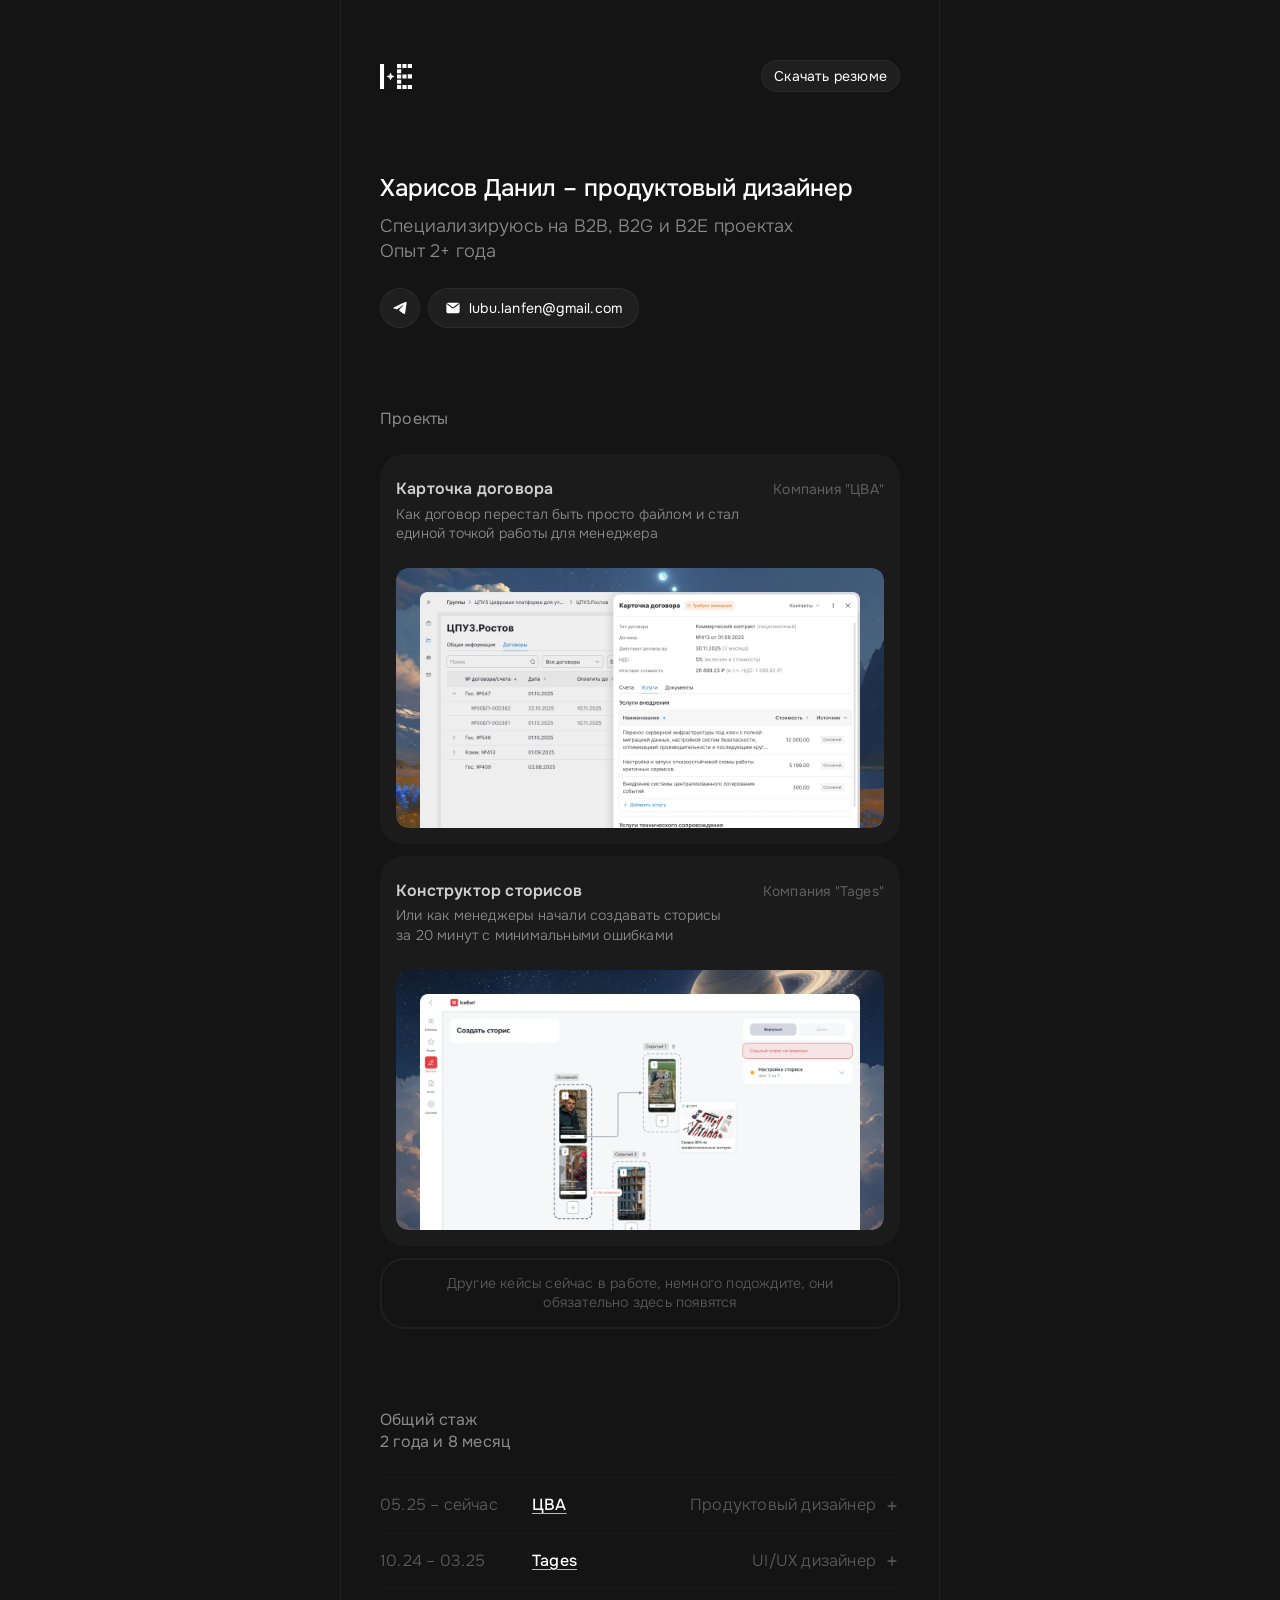
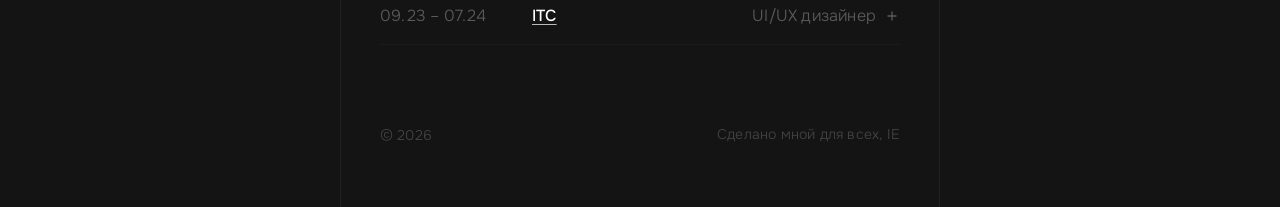
==== commit c331c304: "v.1.3.3" ====
--- a/index.html
+++ b/index.html
@@ -132,7 +132,7 @@
             </div>
             <div class="work-list__action">
               <div class="work-list__position">
-                UI/UX <span class="work-list__position-suffix">дизайнер</span>
+                Продуктовый <span class="work-list__position-suffix">дизайнер</span>
               </div>
               <button
                 class="work-list__toggle"
--- a/styles.css
+++ b/styles.css
@@ -169,7 +169,8 @@
   gap: 24px;
 }
 
-.projects__title {
+.projects__title,
+.work-list__title-text {
   color: rgba(255, 255, 255, 0.5);
   font-size: 16px;
   font-weight: 400;
@@ -307,10 +308,6 @@
 
 .work-list__title-text {
   flex: 1 1 0;
-  color: rgba(255, 255, 255, 0.5);
-  font-size: 16px;
-  font-weight: 400;
-  line-height: 1.4;
 }
 
 .work-list__item {
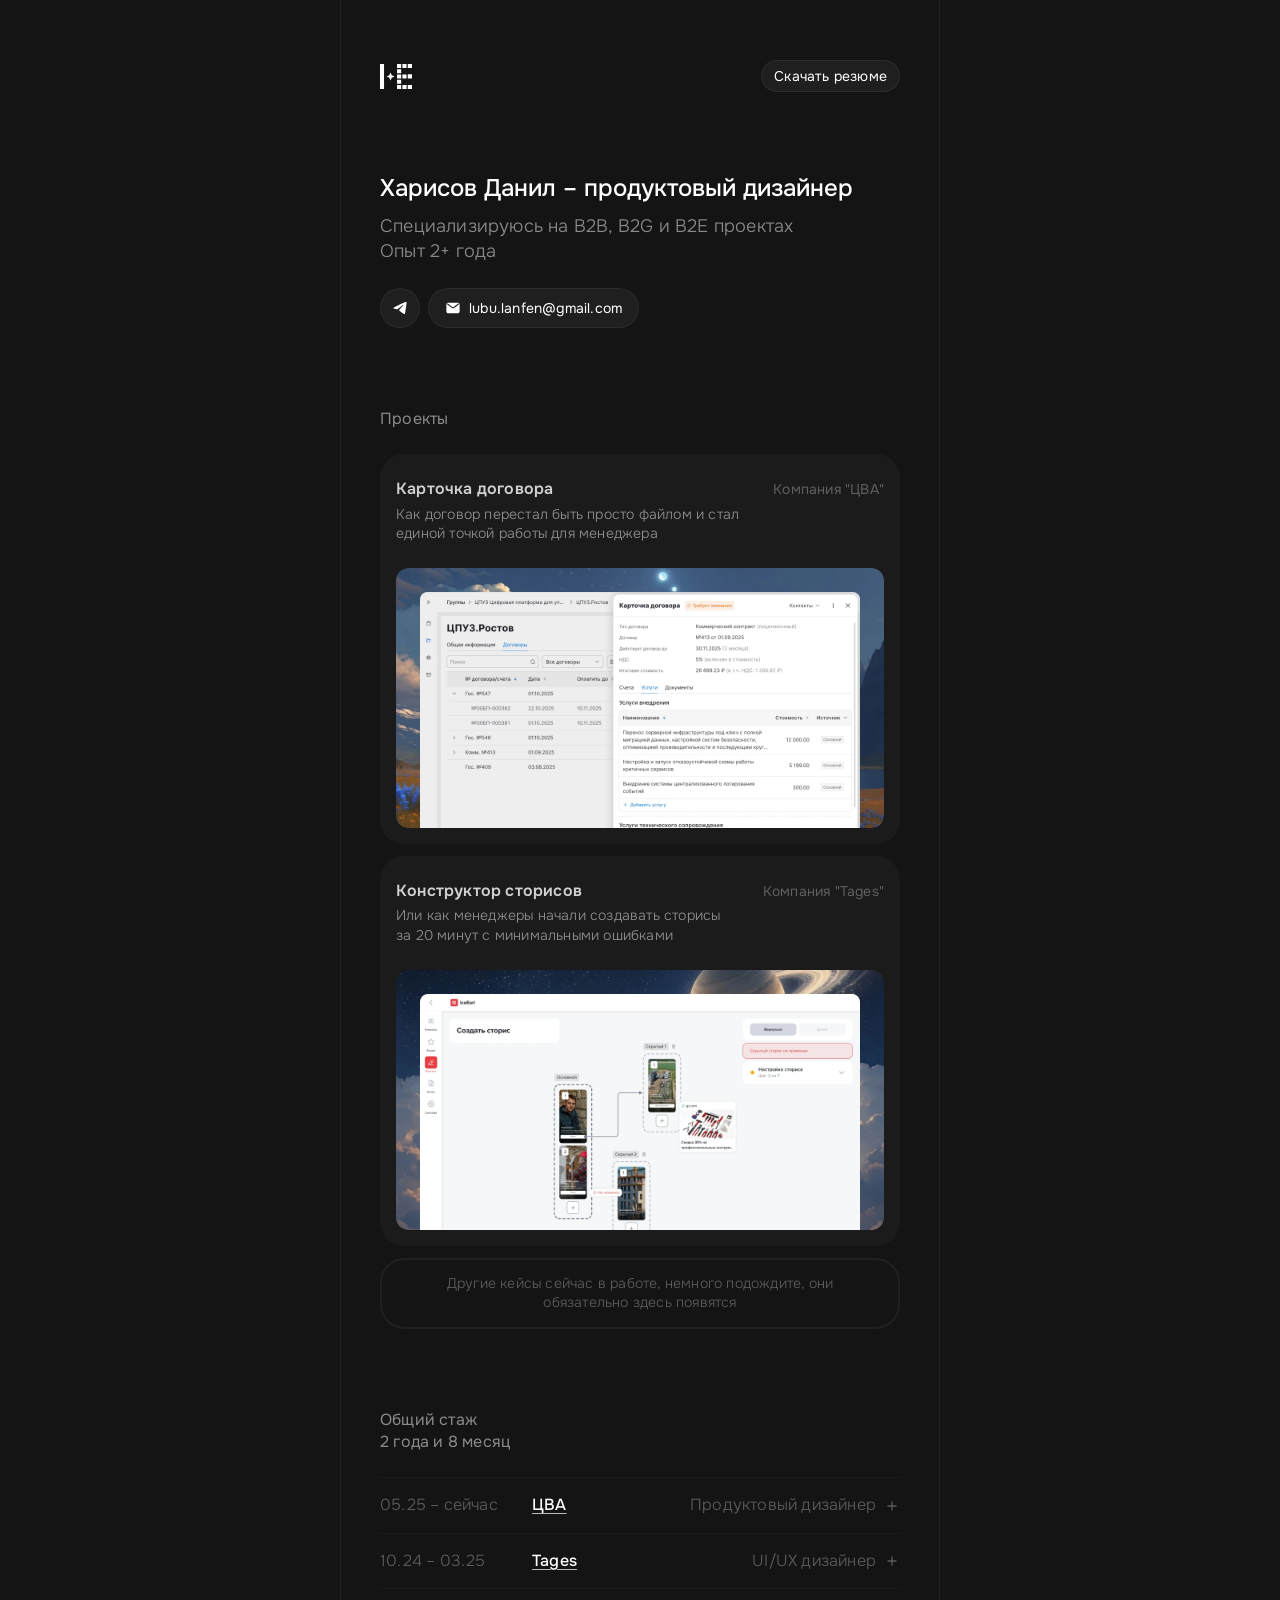
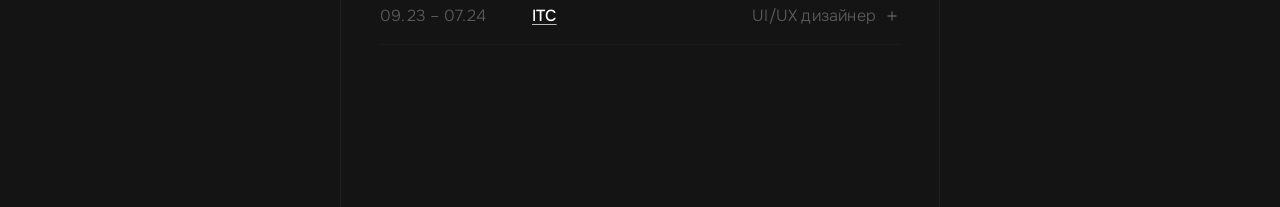
==== commit 6c3774d2: "v.1.4.0" ====
--- a/index.html
+++ b/index.html
@@ -2,6 +2,7 @@
 <html lang="ru">
   <head>
     <meta charset="UTF-8" />
+    <script>document.documentElement.classList.add("js-enabled");</script>
     <meta name="viewport" content="width=device-width, initial-scale=1.0" />
     <meta name="description" content="Портфолио UI/UX-дизайнера Данила Харисова: B2B, B2G и B2E-продукты, кейсы и опыт работы." />
     <meta name="theme-color" content="#141414" />
@@ -13,15 +14,15 @@
       href="https://fonts.googleapis.com/css2?family=Onest:wght@300;400;500;600;700&display=swap"
       rel="stylesheet"
     />
-    <link rel="stylesheet" href="styles.css" />
+    <link rel="stylesheet" href="styles.css?v=20260827-10" />
     <link rel="prefetch" href="./story-builder.html" />
     <link rel="prefetch" href="./agreement-card.html" />
-    <script src="components.js" defer></script>
-    <script src="script.js" defer></script>
+    <script src="components.js?v=20260827-7" defer></script>
+    <script src="script.js?v=20260827-11" defer></script>
   </head>
   <body class="page">
     <main class="main">
-      <header class="header anim-load anim-delay-1">
+      <header class="header">
         <div class="logo-wrapper">
           <img src="./src/icons/logo.svg" alt="" width="32" height="25" />
         </div>
@@ -37,7 +38,7 @@
         </button>
       </header>
       
-      <section class="home anim-load anim-delay-2">
+      <section class="home">
         <h1 class="home__title">Харисов Данил – продуктовый дизайнер</h1>
         <div class="home__subtitle">
           Специализируюсь на B2B, B2G и B2E проектах<br />Опыт 2+ года
@@ -67,7 +68,7 @@
         </div>
       </section>
 
-      <section class="projects anim-load anim-delay-3">
+      <section class="projects">
         <h2 class="projects__title">Проекты</h2>
         <div class="projects__list">
 
@@ -111,7 +112,7 @@
         </symbol>
       </svg>
 
-      <section class="work-list anim-load anim-delay-4">
+      <section class="work-list">
         <div class="work-list__title">
           <h2 class="work-list__title-text">
             Общий стаж<br />2 года и 8 месяц
@@ -153,7 +154,7 @@
               <div class="work-list__description-item">- проектирование концепта единой точки работы с договором и связанными сущностями в портале с интеграцией 1С;</div>
               <div class="work-list__description-item">- проведение исследования конкурентнов, интервью для поиска феноменов и инсайтов;</div>
               <div class="work-list__description-item">- организация и проведение A/B-тестирования гипотез по оптимизации интерфейса и функционала платформы, что позволило дополнительно привлечь новых клиентов;</div>
-              <div class="work-list__description-item">- сократил цикл согласования договоров на 40%, а также снизил количество ошибок ввода данных на 17%;</div>
+              <div class="work-list__description-item">- прогнозируемый прирост скорости работы на 40% и снижение ошибок ввода на 17%</div>
               <div class="work-list__description-item">- собирал data model для дальнейшей передачи в разработку;</div>
               <div class="work-list__description-item">- проверял решения на прототипах и дорабатывал их итеративно на основе обратной связи пользователей</div>
             </div>
@@ -237,7 +238,7 @@
         </div>
       </section>
 
-      <footer class="footer anim-load anim-delay-5" data-component="site-footer"></footer>
+      <footer class="footer" data-component="site-footer"></footer>
     </main>
   </body>
 </html>
--- a/styles.css
+++ b/styles.css
@@ -595,37 +595,41 @@
   }
 }
 
-@keyframes fadeInUp {
-  from {
-    opacity: 0;
-    transform: translateY(40px);
-  }
-  to {
+html.js-enabled body:not(.reveal-ready) .main > *:not(.svg-sprite):not(.action-block),
+html.js-enabled body:not(.reveal-ready) .page-anchor,
+html.js-enabled .reveal-block {
+  opacity: 0;
+  transform: translate3d(0, 24px, 0);
+}
+
+html.js-enabled .reveal-block {
+  transition:
+    opacity 0.6s var(--ease-smooth) var(--reveal-delay, 0ms),
+    transform 0.6s var(--ease-smooth) var(--reveal-delay, 0ms);
+  will-change: opacity, transform;
+}
+
+html.js-enabled .reveal-block.is-revealed {
+  opacity: 1;
+  transform: none;
+  will-change: auto;
+}
+
+@media (prefers-reduced-motion: reduce) {
+  html.js-enabled body:not(.reveal-ready) .main > *:not(.svg-sprite):not(.action-block),
+  html.js-enabled body:not(.reveal-ready) .page-anchor,
+  html.js-enabled .reveal-block {
+    transform: none;
+  }
+
+  html.js-enabled .reveal-block {
+    transition: opacity 0.4s ease-out var(--reveal-delay, 0ms);
+  }
+
+  html.js-enabled .reveal-block.is-revealed {
     opacity: 1;
-    transform: translateY(0);
-  }
-}
-
-.anim-load {
-  opacity: 0;
-  animation-name: fadeInUp;
-  animation-duration: 0.7s;
-  animation-timing-function: var(--ease-smooth);
-  animation-fill-mode: forwards;
-}
-
-.anim-delay-1 { animation-delay: 0.05s; }
-.anim-delay-2 { animation-delay: 0.1s; }
-.anim-delay-3 { animation-delay: 0.15s; }
-.anim-delay-4 { animation-delay: 0.2s; }
-.anim-delay-5 { animation-delay: 0.25s; }
-.anim-delay-6 { animation-delay: 0.3s; }
-.anim-delay-7 { animation-delay: 0.35s; }
-
-body.no-anim .anim-load {
-  animation: none !important;
-  opacity: 1 !important;
-  transform: none !important;
+    transform: none;
+  }
 }
 
 .case-study .main {
@@ -691,8 +695,8 @@
   align-items: flex-start;
   color: rgba(255, 255, 255, 0.5);
   font-size: 14px;
-  font-weight: 400;
-  line-height: 1.4;
+  font-weight: 300;
+  line-height: 1.3;
   letter-spacing: 0.2px;
   text-decoration: none;
   word-wrap: break-word;
@@ -798,7 +802,7 @@
 
 .image-block__tag {
   height: 22px;
-  padding: 0 8px 1px;
+  padding: 0 8px;
   border-radius: 6px;
   outline: 1px solid rgba(255, 255, 255, 0.2);
   outline-offset: -1px;
@@ -845,6 +849,113 @@
   font-weight: 400;
   line-height: 1.4;
   word-wrap: break-word;
+}
+
+.image-carousel {
+  cursor: default;
+}
+
+.image-carousel__stage {
+  align-self: stretch;
+  position: relative;
+}
+
+.image-carousel__viewport {
+  cursor: zoom-in;
+  touch-action: pan-y;
+}
+
+.image-carousel__track {
+  display: flex;
+  transform: translate3d(0, 0, 0);
+  transition: transform 0.45s var(--ease-smooth);
+}
+
+.image-carousel__slide {
+  flex: 0 0 100%;
+  width: 100%;
+  aspect-ratio: 8 / 5;
+  object-fit: cover;
+  border-radius: 0;
+}
+
+.image-carousel__control {
+  position: absolute;
+  top: 50%;
+  z-index: 2;
+  width: 44px;
+  height: 44px;
+  padding: 0;
+  display: inline-flex;
+  align-items: center;
+  justify-content: center;
+  color: #141414;
+  background: transparent;
+  border: 0;
+  border-radius: 50%;
+  appearance: none;
+  -webkit-appearance: none;
+  cursor: pointer;
+  transform: translateY(-50%);
+  touch-action: manipulation;
+  -webkit-tap-highlight-color: transparent;
+}
+
+.image-carousel__control--previous {
+  left: 0;
+}
+
+.image-carousel__control--next {
+  right: 0;
+}
+
+.image-carousel__control:focus-visible,
+.image-carousel__dot:focus-visible {
+  outline: 2px solid rgba(255, 255, 255, 0.6);
+  outline-offset: 2px;
+}
+
+.image-carousel__control svg {
+  display: block;
+  pointer-events: none;
+}
+
+.image-carousel__dots {
+  align-self: center;
+  width: auto;
+  height: 16px;
+  display: flex;
+  align-items: center;
+  justify-content: center;
+  gap: 8px;
+}
+
+.image-carousel__dot {
+  width: 8px;
+  height: 8px;
+  flex: 0 0 8px;
+  padding: 0;
+  background: rgba(255, 255, 255, 0.2);
+  border: 0;
+  border-radius: 50%;
+  appearance: none;
+  -webkit-appearance: none;
+  cursor: pointer;
+  transition: background-color 0.2s ease, transform 0.2s var(--ease-smooth);
+}
+
+.image-carousel__dot:hover {
+  background: rgba(255, 255, 255, 0.5);
+}
+
+.image-carousel__dot.is-active {
+  background: #ffffff;
+}
+
+@media (prefers-reduced-motion: reduce) {
+  .image-carousel__track {
+    transition: none;
+  }
 }
 
 .preview-block {
@@ -947,6 +1058,54 @@
 }
 
 .image-modal__close svg {
+  display: block;
+  pointer-events: none;
+}
+
+.image-modal__navigation {
+  position: fixed;
+  top: 50%;
+  z-index: 3;
+  width: 44px;
+  height: 44px;
+  padding: 0;
+  display: none;
+  align-items: center;
+  justify-content: center;
+  color: #141414;
+  background: transparent;
+  border: 0;
+  border-radius: 0;
+  appearance: none;
+  -webkit-appearance: none;
+  cursor: pointer;
+  pointer-events: none;
+  transform: translateY(-50%);
+  touch-action: manipulation;
+  -webkit-tap-highlight-color: transparent;
+}
+
+.image-modal__navigation--previous {
+  left: 56px;
+}
+
+.image-modal__navigation--next {
+  right: 56px;
+}
+
+.image-modal--carousel .image-modal__navigation {
+  display: inline-flex;
+  pointer-events: auto;
+}
+
+.image-modal__navigation:focus-visible {
+  outline: 2px solid rgba(255, 255, 255, 0.75);
+  outline-offset: 3px;
+}
+
+.image-modal__navigation svg {
+  width: 24px;
+  height: 24px;
   display: block;
   pointer-events: none;
 }
@@ -1030,7 +1189,7 @@
   color: #ffffff;
 }
 
-.job-stories-list {
+.block-list {
   align-self: stretch;
   padding-inline: 40px;
   display: inline-flex;
@@ -1040,7 +1199,7 @@
   gap: 8px;
 }
 
-.job-stories-list__item {
+.block-list__item {
   align-self: stretch;
   padding: 16px 20px;
   display: inline-flex;
@@ -1052,17 +1211,17 @@
   overflow: hidden;
 }
 
-.job-stories-list__text {
+.block-list__text {
   flex: 1 1 0;
   color: rgba(255, 255, 255, 0.5);
   font-size: 16px;
-  font-weight: 400;
+  font-weight: 300;
   line-height: 1.4;
   letter-spacing: 0.2px;
   word-wrap: break-word;
 }
 
-.job-stories-list__caption {
+.block-list__caption {
   align-self: stretch;
   text-align: center;
   color: rgba(255, 255, 255, 0.5);
@@ -1154,6 +1313,10 @@
   .page-anchor {
     display: none;
   }
+
+  .image-modal--carousel .image-modal__image {
+    touch-action: none;
+  }
 }
 
 @media (max-width: 599.98px) {
@@ -1200,7 +1363,7 @@
 
   .case-study .preview-block,
   .case-study .image-block,
-  .case-study .job-stories-list {
+  .case-study .block-list {
     padding-left: 16px;
     padding-right: 16px;
   }
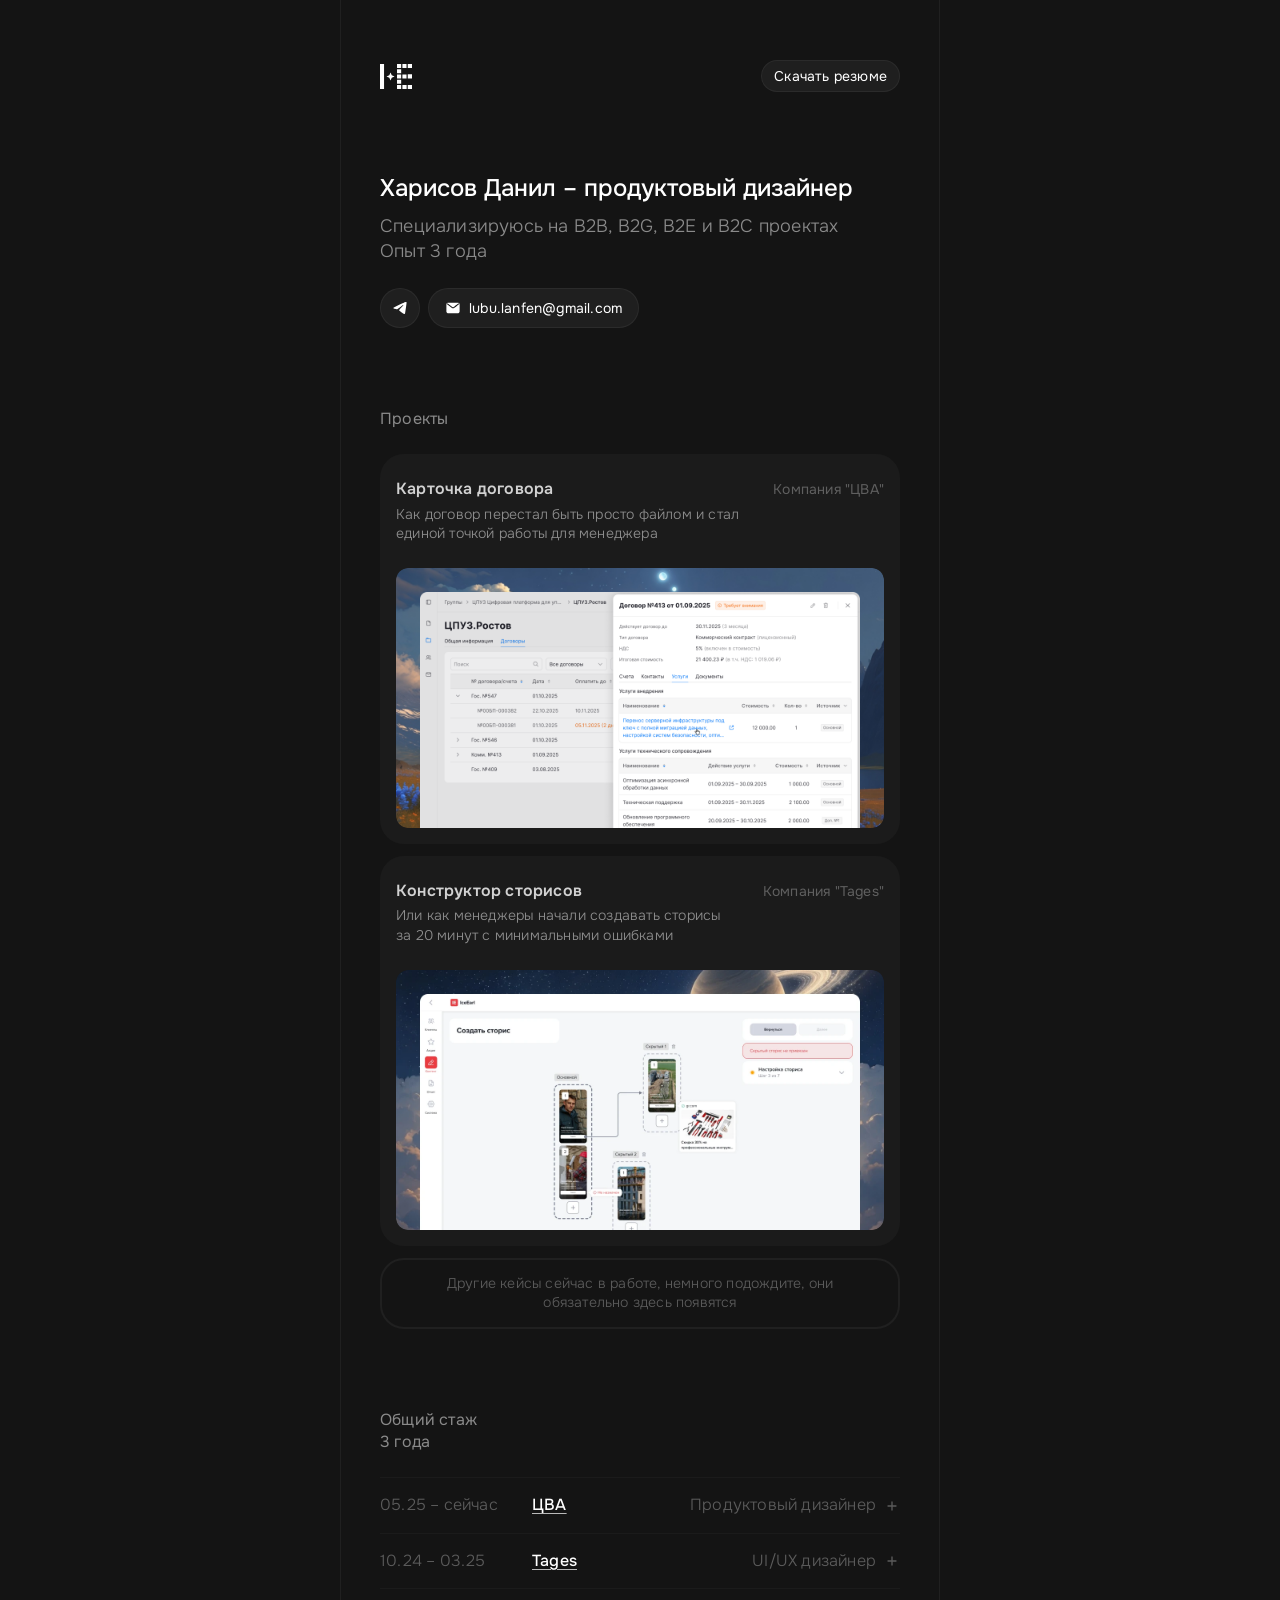
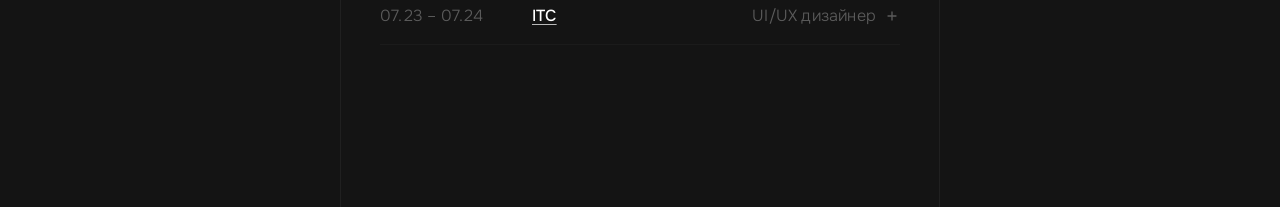
==== commit eb5a849d: "v.1.4.2" ====
--- a/index.html
+++ b/index.html
@@ -41,7 +41,7 @@
       <section class="home">
         <h1 class="home__title">Харисов Данил – продуктовый дизайнер</h1>
         <div class="home__subtitle">
-          Специализируюсь на B2B, B2G и B2E проектах<br />Опыт 2+ года
+          Специализируюсь на B2B, B2G, B2E и B2C проектах<br />Опыт 3 года
         </div>
         <div class="home__contacts">
           <a
@@ -115,7 +115,7 @@
       <section class="work-list">
         <div class="work-list__title">
           <h2 class="work-list__title-text">
-            Общий стаж<br />2 года и 8 месяц
+            Общий стаж<br />3 года
           </h2>
         </div>
         <div class="work-list__item" data-collapsed="true">
@@ -202,7 +202,7 @@
         <div class="work-list__item" data-collapsed="true">
           <div class="work-list__item-header">
             <div class="work-list__left-side">
-              <div class="work-list__date">09.23 – 07.24</div>
+              <div class="work-list__date">07.23 – 07.24</div>
               <a
                 class="work-list__company work-list__company-link"
                 href="https://itcodegroup.ru/about"
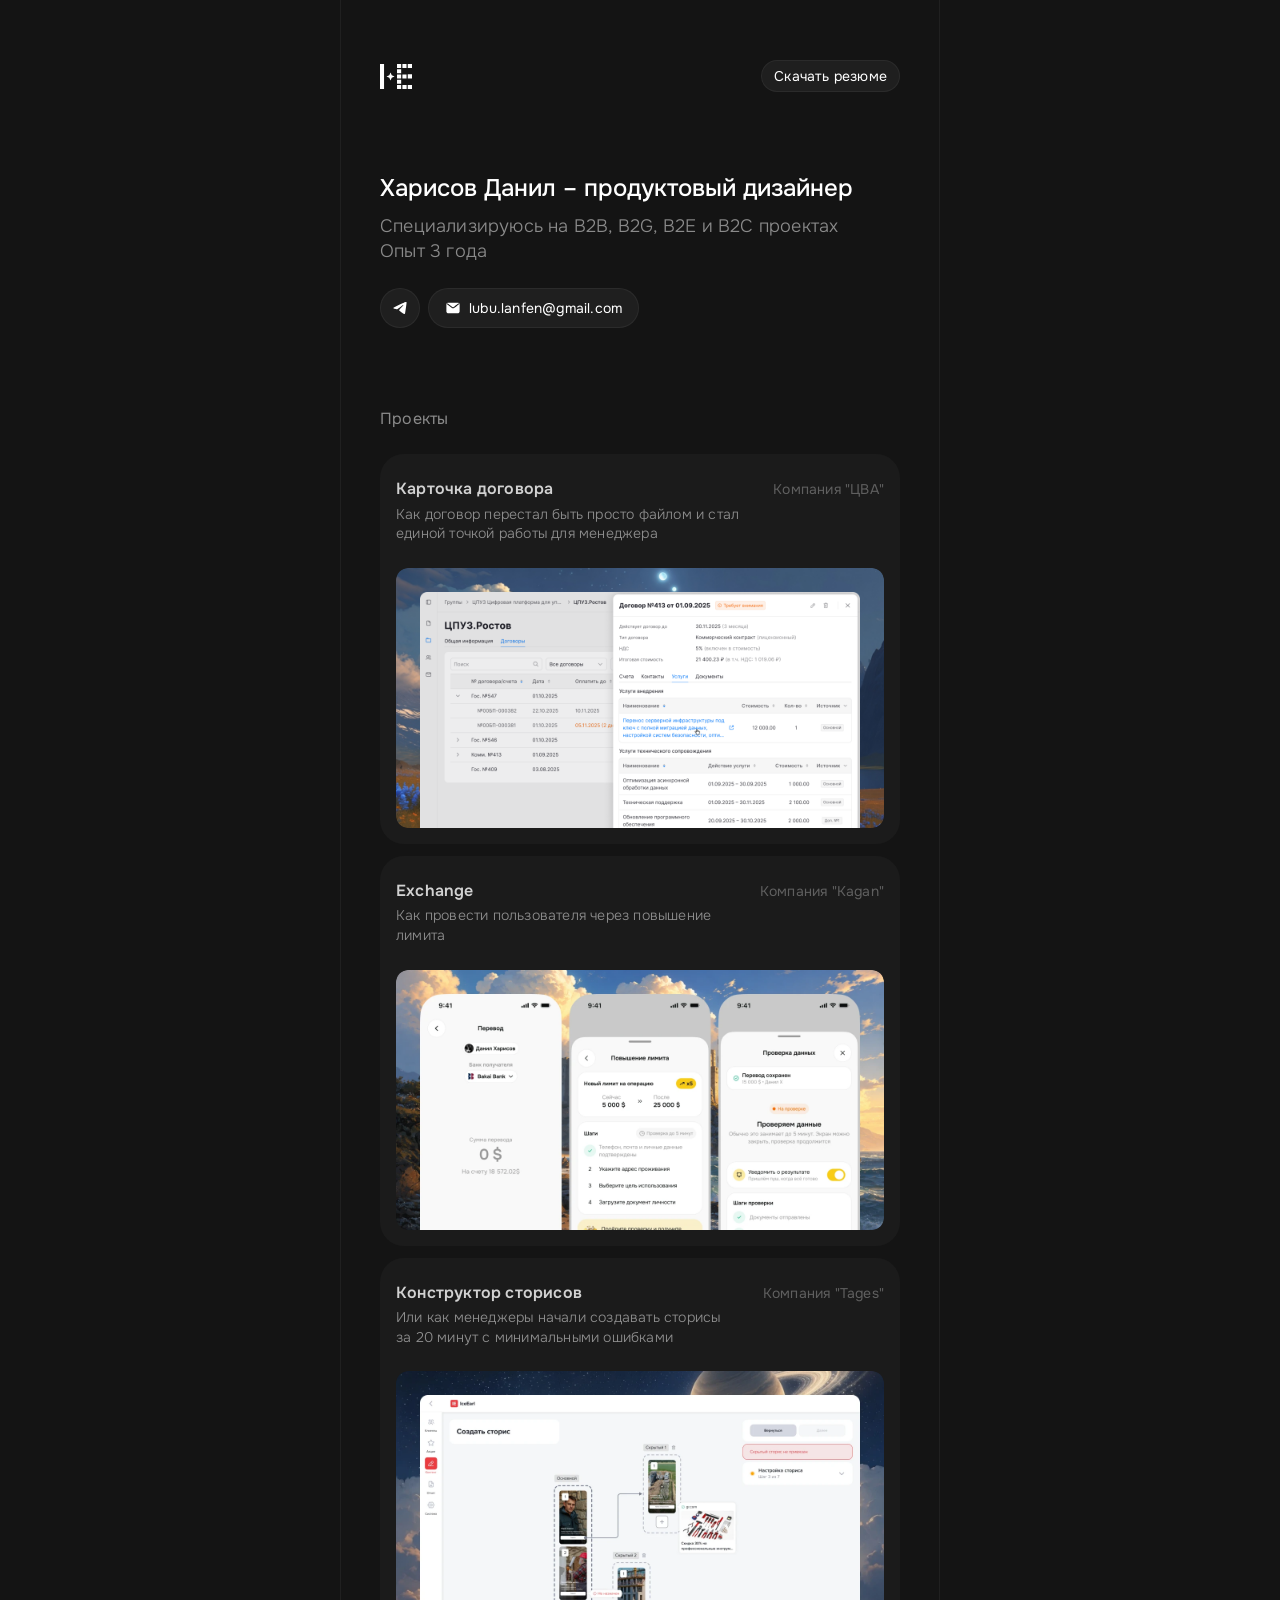
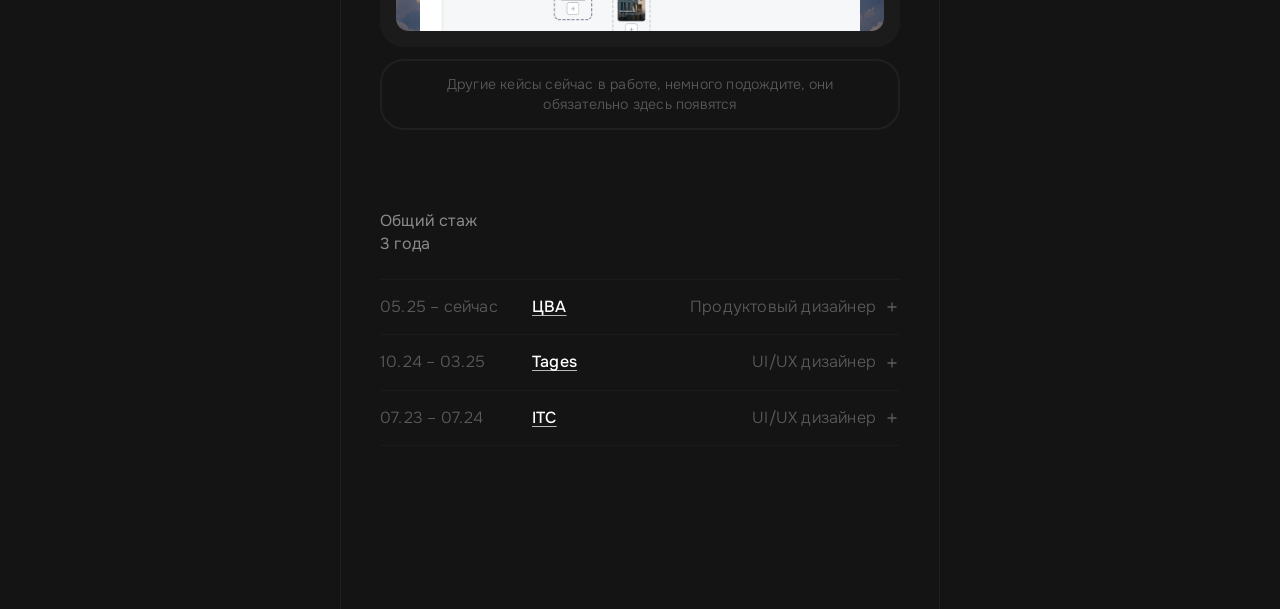
==== commit be318088: "v.1.5.0" ====
--- a/index.html
+++ b/index.html
@@ -14,11 +14,12 @@
       href="https://fonts.googleapis.com/css2?family=Onest:wght@300;400;500;600;700&display=swap"
       rel="stylesheet"
     />
-    <link rel="stylesheet" href="styles.css?v=20260827-10" />
+    <link rel="stylesheet" href="styles.css?v=20260902-1" />
     <link rel="prefetch" href="./story-builder.html" />
     <link rel="prefetch" href="./agreement-card.html" />
-    <script src="components.js?v=20260827-7" defer></script>
-    <script src="script.js?v=20260827-11" defer></script>
+    <link rel="prefetch" href="./exchange.html" />
+    <script src="components.js?v=20260902-1" defer></script>
+    <script src="script.js?v=20260902-1" defer></script>
   </head>
   <body class="page">
     <main class="main">
@@ -83,6 +84,17 @@
             <div class="project-card__image" style="background-image: url('./src/img/d-preview.webp');"></div>
           </a>
 
+          <a href="./exchange.html" class="project-card">
+            <div class="project-card__header">
+              <div class="project-card__content">
+                <h3 class="project-card__title">Exchange</h3>
+                <div class="project-card__subtitle">Как провести пользователя через повышение лимита</div>
+              </div>
+              <div class="project-card__tag">Компания "Kagan"</div>
+            </div>
+            <div class="project-card__image" style="background-image: url('./src/img/e-preview.webp');"></div>
+          </a>
+
           <a href="./story-builder.html" class="project-card">
             <div class="project-card__header">
               <div class="project-card__content">
--- a/styles.css
+++ b/styles.css
@@ -1185,6 +1185,59 @@
   gap: 16px;
 }
 
+.story-url-block {
+  align-self: stretch;
+}
+
+.story-url {
+  padding: 0;
+  display: inline-flex;
+  justify-content: flex-start;
+  align-items: center;
+  gap: 4px;
+  color: #ffffff;
+  background: transparent;
+  border: 0;
+  appearance: none;
+  -webkit-appearance: none;
+  font: inherit;
+  font-size: 16px;
+  font-weight: 400;
+  line-height: 1.4;
+  letter-spacing: 0.2px;
+  text-decoration: none;
+  cursor: pointer;
+  transition: color 0.2s ease;
+}
+
+.story-url__icon-wrap {
+  width: 20px;
+  height: 21px;
+  padding-top: 1.2px;
+  display: flex;
+  flex: 0 0 20px;
+}
+
+.story-url__icon {
+  width: 20px;
+  height: 20px;
+  display: block;
+}
+
+.story-url:hover {
+  color: rgba(255, 255, 255, 0.8);
+}
+
+.story-url:active {
+  color: rgba(255, 255, 255, 0.6);
+}
+
+.story-url:focus-visible {
+  outline: 2px solid rgba(255, 255, 255, 0.5);
+  outline-offset: 4px;
+  border-radius: 2px;
+}
+
 .white-selection {
   color: #ffffff;
 }
@@ -1209,6 +1262,28 @@
   background: rgba(255, 255, 255, 0.1);
   border-radius: 16px;
   overflow: hidden;
+}
+
+.block-list__item--tagged {
+  flex-direction: column;
+  justify-content: flex-start;
+  align-items: flex-start;
+  gap: 12px;
+}
+
+.block-list__tag {
+  padding: 2px 4px;
+  display: inline-flex;
+  justify-content: center;
+  align-items: center;
+  gap: 8px;
+  color: rgba(255, 255, 255, 0.7);
+  background: rgba(255, 255, 255, 0.08);
+  border-radius: 4px;
+  font-size: 12px;
+  font-weight: 400;
+  line-height: 16px;
+  word-wrap: break-word;
 }
 
 .block-list__text {
@@ -1363,7 +1438,8 @@
 
   .case-study .preview-block,
   .case-study .image-block,
-  .case-study .block-list {
+  .case-study .block-list,
+  .case-study .story-url-block {
     padding-left: 16px;
     padding-right: 16px;
   }
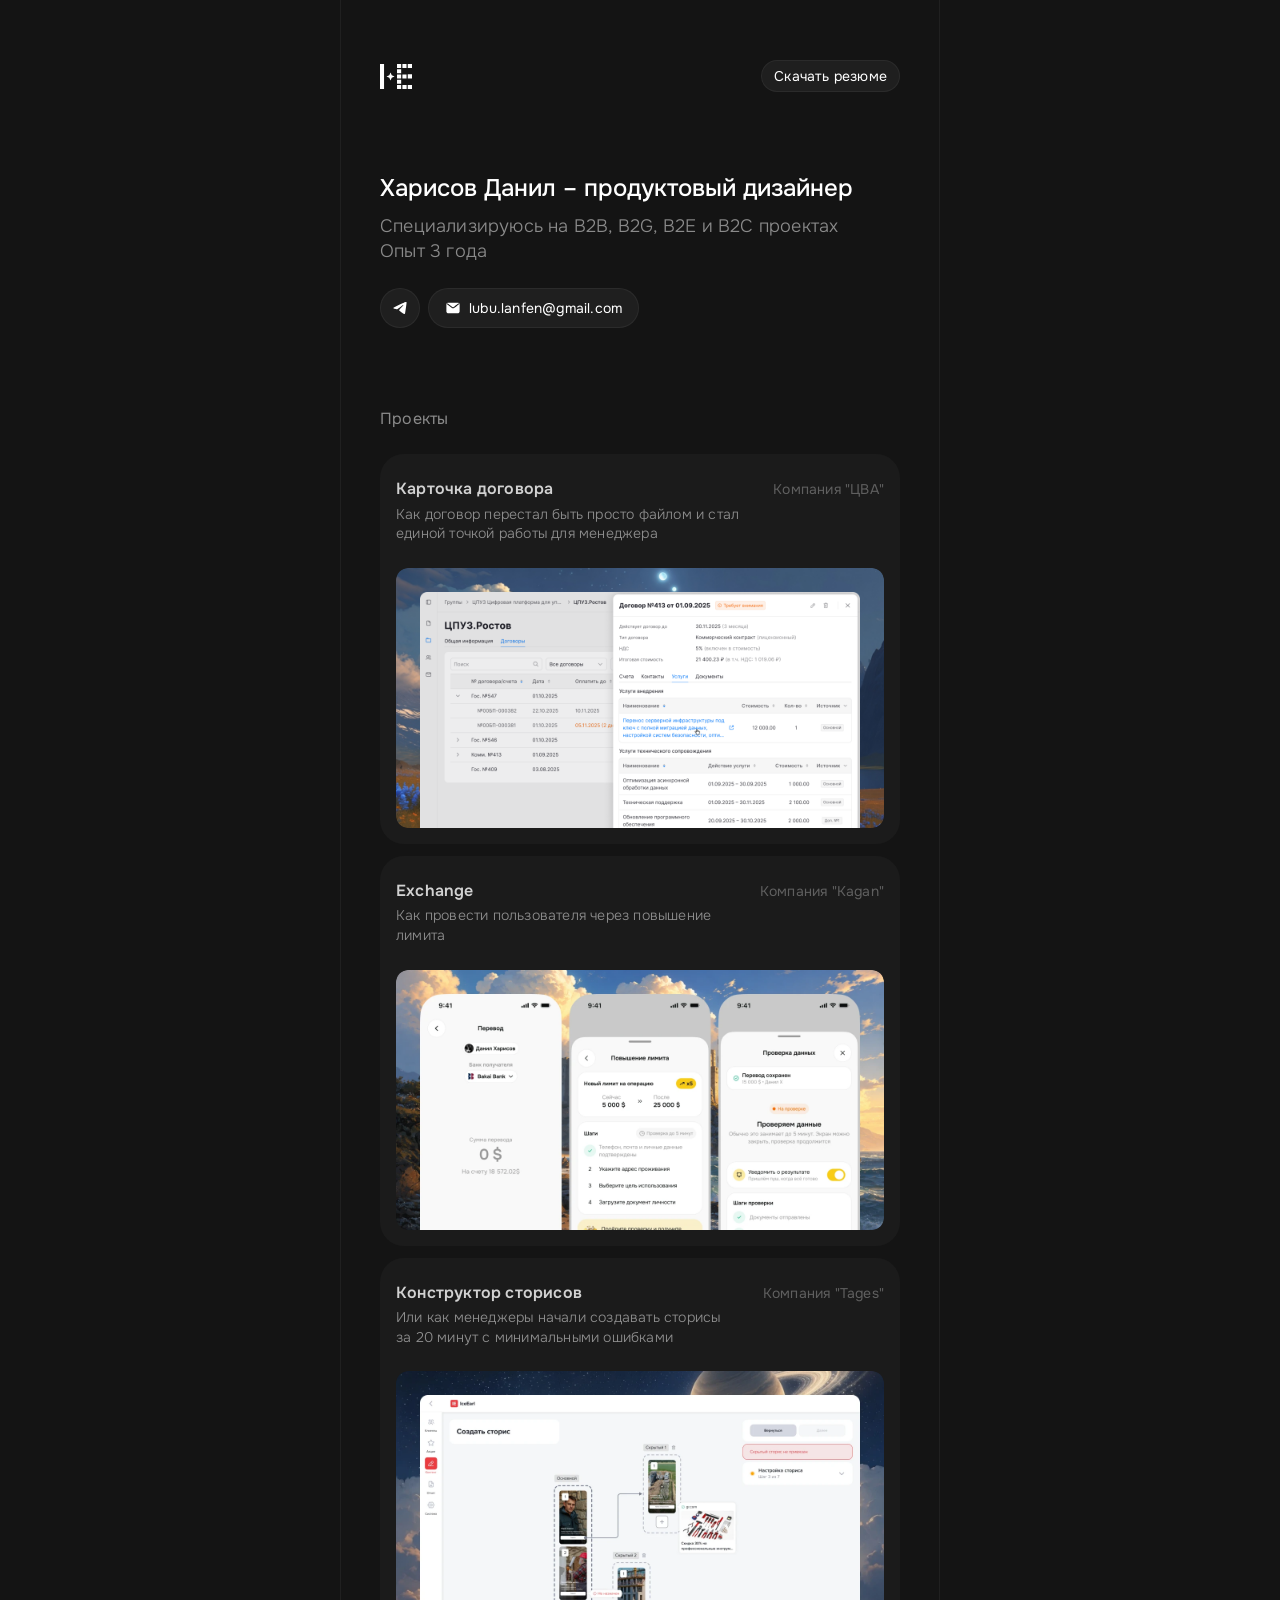
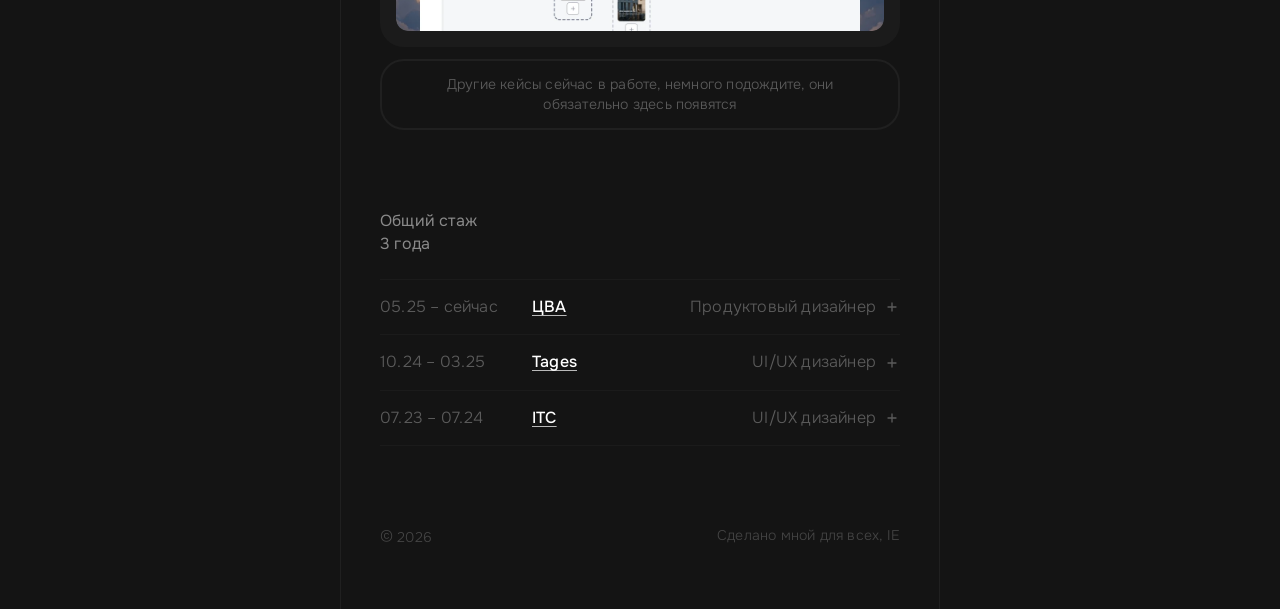
==== commit 72191f19: "v.1.8.0" ====
--- a/index.html
+++ b/index.html
@@ -18,8 +18,8 @@
     <link rel="prefetch" href="./story-builder.html" />
     <link rel="prefetch" href="./agreement-card.html" />
     <link rel="prefetch" href="./exchange.html" />
-    <script src="components.js?v=20260902-1" defer></script>
-    <script src="script.js?v=20260902-1" defer></script>
+    <script src="components.js?v=20260902-2" defer></script>
+    <script src="script.js?v=20260902-3" defer></script>
   </head>
   <body class="page">
     <main class="main">
--- a/styles.css
+++ b/styles.css
@@ -689,6 +689,7 @@
 .page-anchor__item {
   width: 100%;
   min-height: 20px;
+  padding-top: 1.3px;
   padding-left: 16px;
   display: inline-flex;
   justify-content: flex-start;
@@ -1054,7 +1055,7 @@
 }
 
 .image-modal__close--dark {
-  color: #141414;
+  color: #000000;
 }
 
 .image-modal__close svg {
@@ -1394,7 +1395,57 @@
   }
 }
 
-@media (max-width: 599.98px) {
+@media (max-width: 599px) {
+  .main {
+    padding-top: 16px;
+    padding-bottom: 34px;
+    box-shadow: none;
+  }
+
+  .header {
+    height: 40px;
+  }
+
+  .back-button {
+    height: 40px;
+    padding: 1px 16px 0;
+  }
+
+  .contact-button {
+    height: 48px;
+    padding-right: 20px;
+    padding-left: 20px;
+  }
+
+  .contact-button--icon {
+    width: 48px;
+    height: 48px;
+    padding: 0 1px 0 0;
+  }
+
+  .action-block {
+    min-height: 40px;
+  }
+
+  .project-card__subtitle,
+  .project-card__tag,
+  .project-card__more-text,
+  .link-button-text,
+  .back-button-text,
+  .footer__year-sign,
+  .footer__year-value,
+  .footer__note,
+  .page-anchor__item,
+  .image-block__tag,
+  .image-block__caption,
+  .block-list__caption {
+    font-size: 16px;
+  }
+
+  .project-card__tag {
+    display: none;
+  }
+
   .work-list__position-suffix {
     display: none !important;
   }
